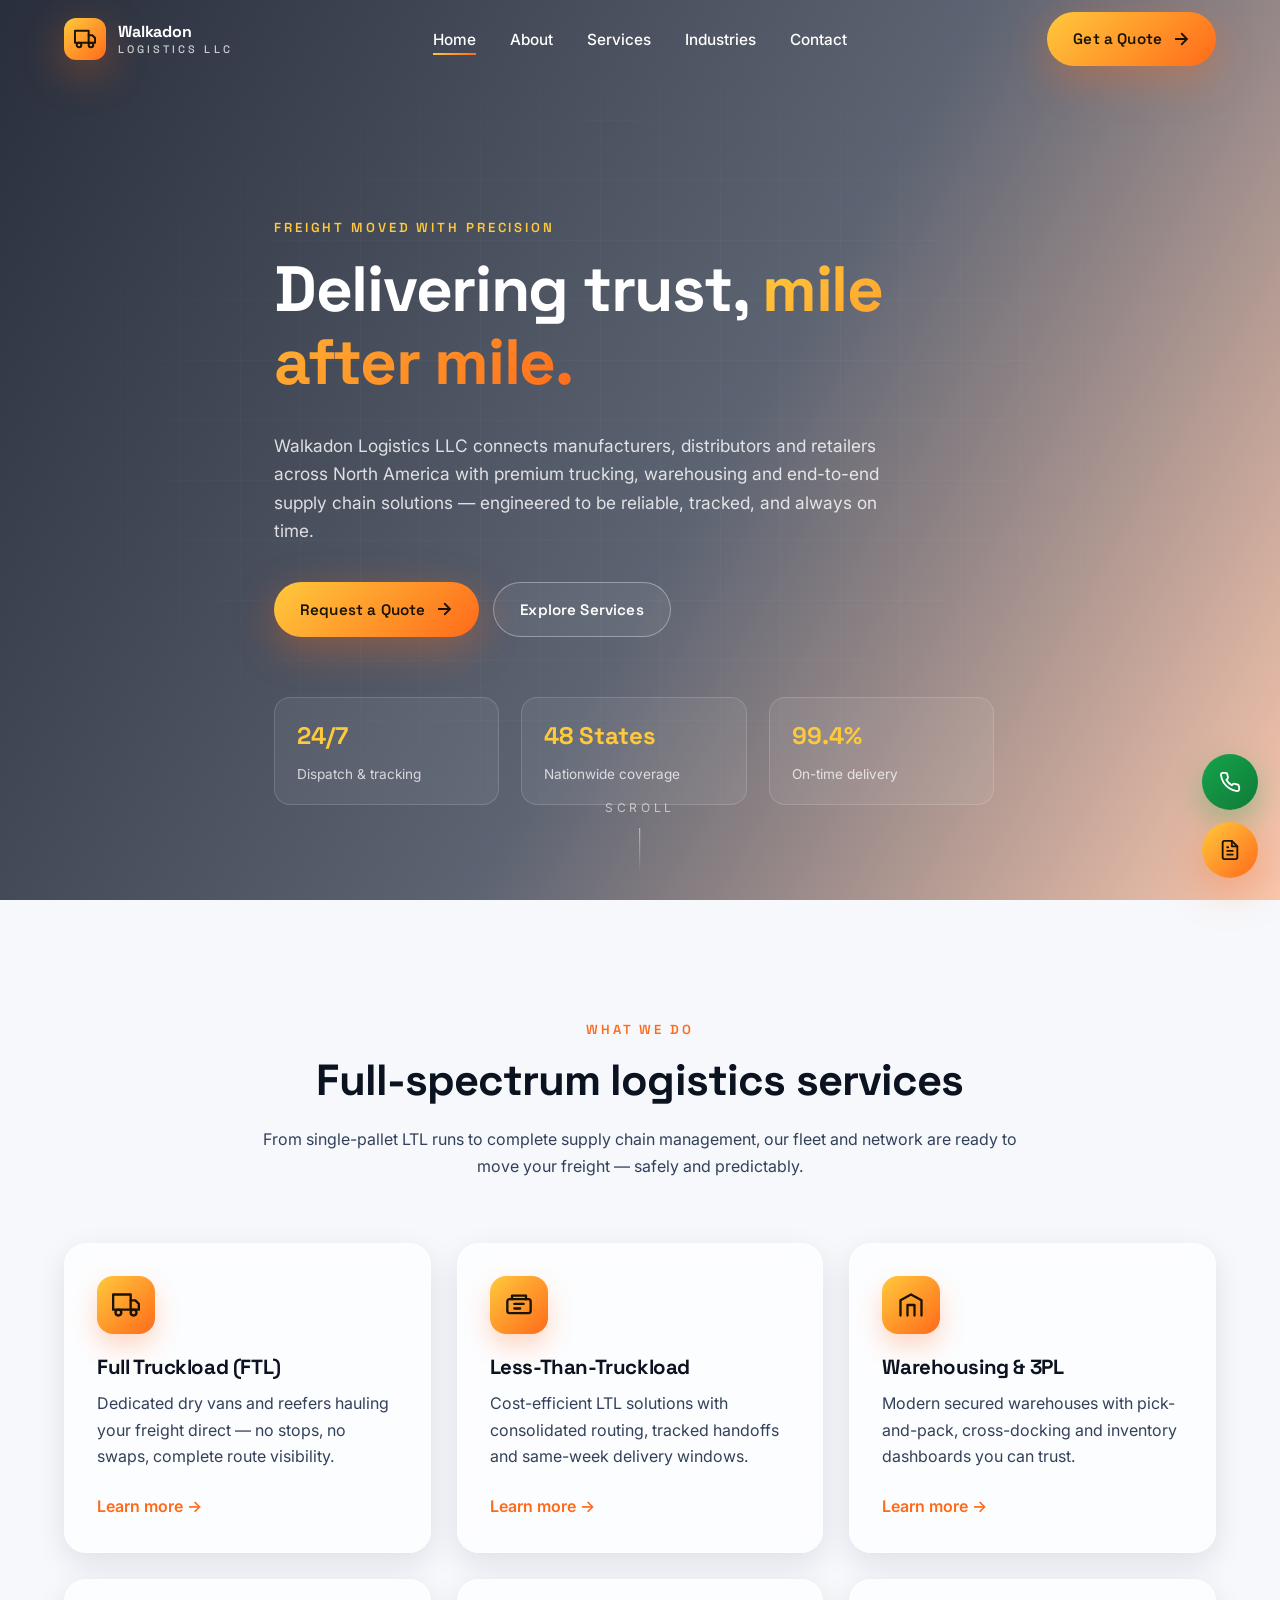
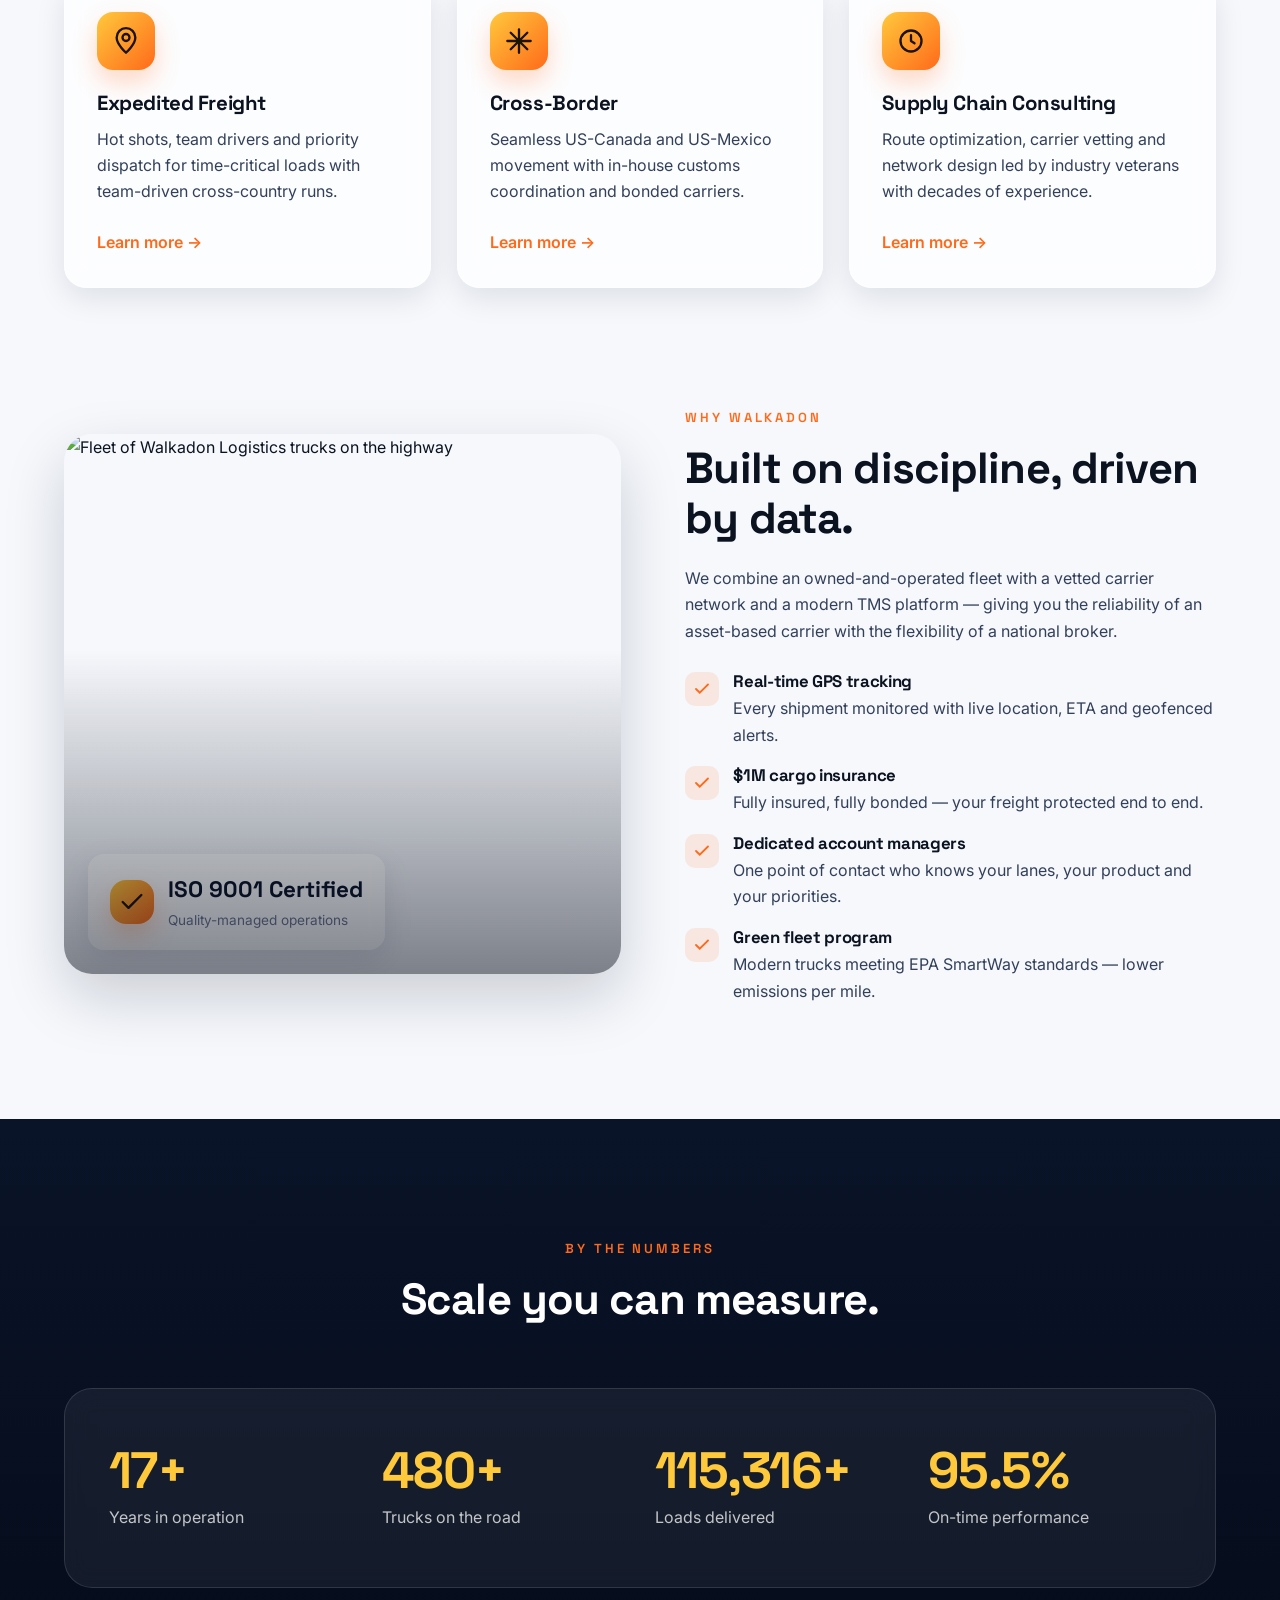
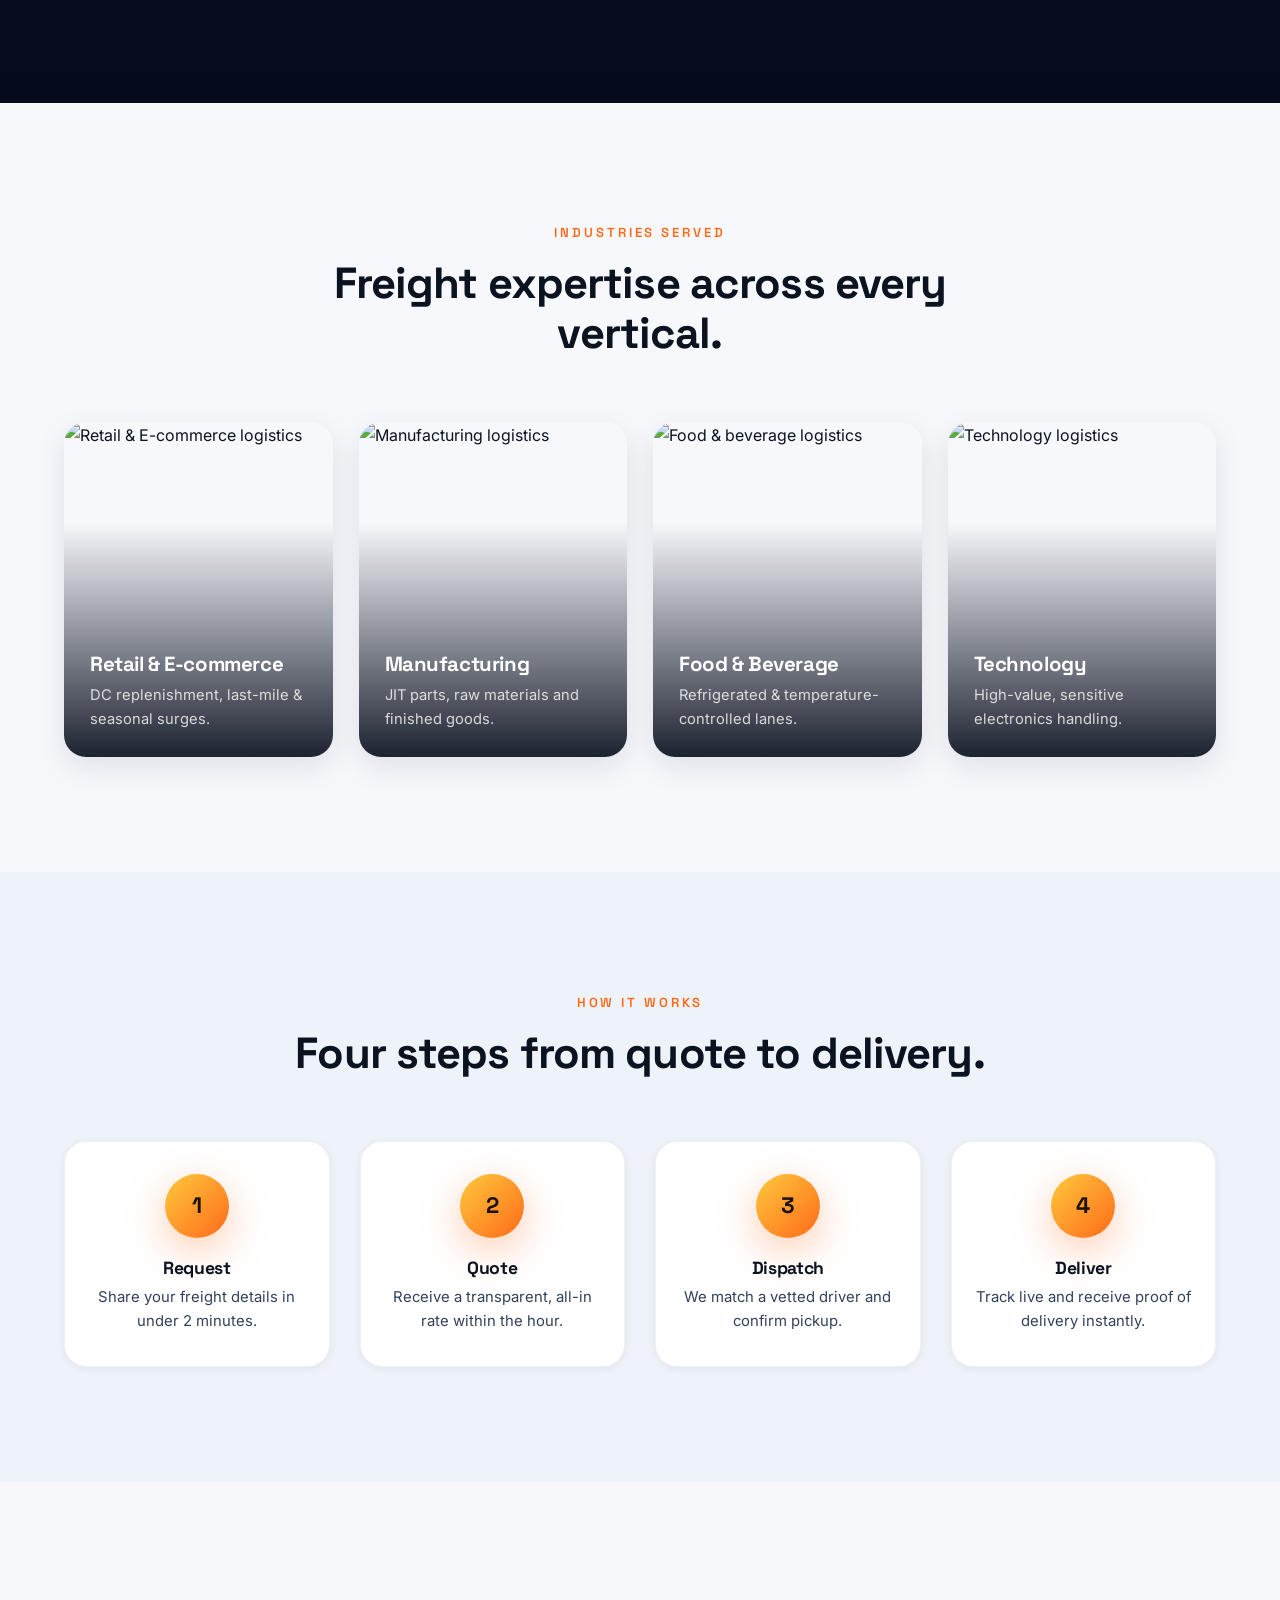
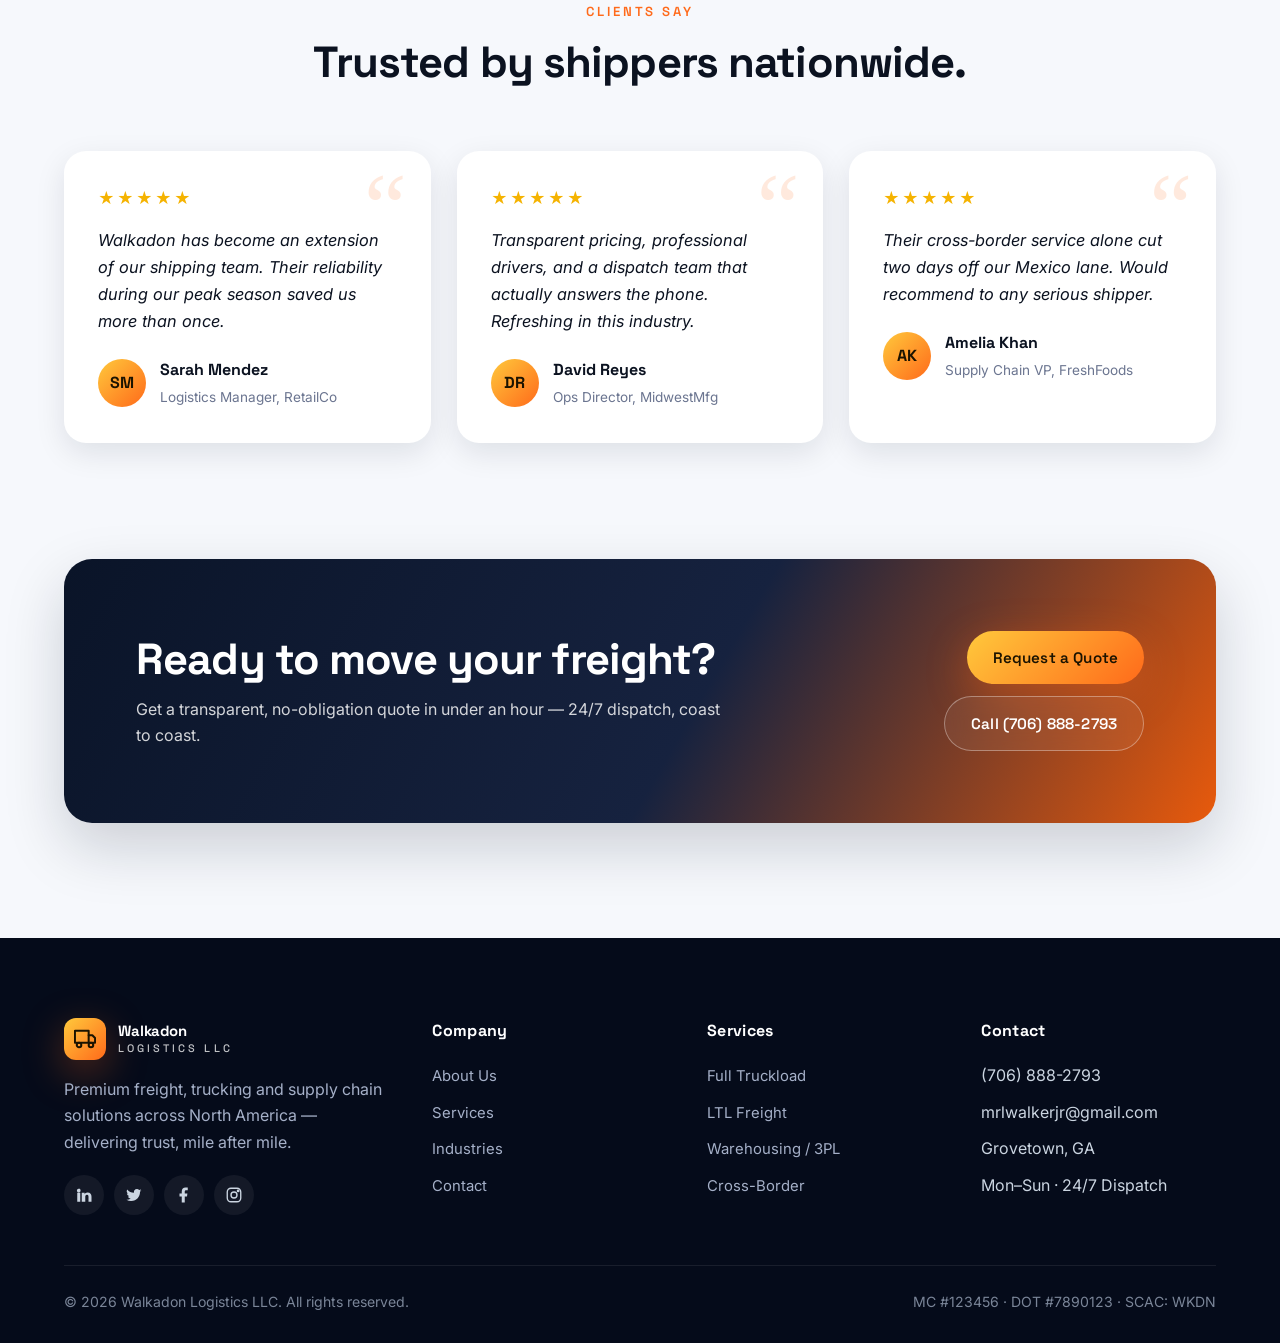
==== index.html @ a0b4f3b8 "Add files via upload" ====
<!DOCTYPE html>

<html lang="en">
<head>
<meta charset="utf-8"/>
<meta content="width=device-width, initial-scale=1" name="viewport"/>
<title>Walkadon Logistics LLC — Premium Freight &amp; Trucking Across North America</title>
<meta content="Walkadon Logistics LLC delivers premium freight, trucking and supply chain services across North America — reliable, tracked, and on time." name="description"/>
<meta content="logistics, trucking, freight, supply chain, walkadon, transportation, shipping" name="keywords"/>
<meta content="Walkadon Logistics LLC" name="author"/>
<meta content="Walkadon Logistics LLC" property="og:title"/>
<meta content="Premium freight &amp; trucking across North America." property="og:description"/>
<meta content="website" property="og:type"/>
<meta content="summary_large_image" name="twitter:card"/>
<link href="https://fonts.googleapis.com" rel="preconnect"/>
<link crossorigin="" href="https://fonts.gstatic.com" rel="preconnect"/>
<link href="https://fonts.googleapis.com/css2?family=Inter:wght@400;500;600;700&amp;family=Space+Grotesk:wght@500;600;700&amp;display=swap" rel="stylesheet"/>
<link href="css/style.css" rel="stylesheet"/>
<link href="css/responsive.css" rel="stylesheet"/>
<link href="css/animations.css" rel="stylesheet"/>
</head>
<body>
<!-- ================= NAVIGATION ================= -->
<header class="nav" data-nav="">
<div class="container nav__inner">
<a aria-label="Walkadon Logistics home" class="logo" href="index.html">
<span aria-hidden="true" class="logo__mark">
<svg fill="none" height="22" stroke="currentColor" stroke-linecap="round" stroke-linejoin="round" stroke-width="2.2" viewbox="0 0 24 24" width="22"><path d="M1 3h15v13H1z"></path><path d="M16 8h4l3 3v5h-7"></path><circle cx="5.5" cy="18.5" r="2.5"></circle><circle cx="18.5" cy="18.5" r="2.5"></circle></svg>
</span>
<span class="logo__text">Walkadon<small>LOGISTICS LLC</small></span>
</a>
<nav aria-label="Primary">
<ul class="nav__menu">
<li><a class="nav__link" href="index.html">Home</a></li>
<li><a class="nav__link" href="about.html">About</a></li>
<li><a class="nav__link" href="services.html">Services</a></li>
<li><a class="nav__link" href="industries.html">Industries</a></li>
<li><a class="nav__link" href="contact.html">Contact</a></li></ul>
</nav>
<div class="nav__cta">
<a class="btn btn-primary" href="quote.html">
          Get a Quote
          <svg fill="none" stroke="currentColor" stroke-linecap="round" stroke-width="2.4" viewbox="0 0 24 24"><path d="M5 12h14M13 5l7 7-7 7"></path></svg>
</a>
<button aria-expanded="false" aria-label="Open menu" class="nav__toggle" data-nav-toggle="">
<svg fill="none" height="22" stroke="currentColor" stroke-linecap="round" stroke-width="2" viewbox="0 0 24 24" width="22"><path d="M3 6h18M3 12h18M3 18h18"></path></svg>
</button>
</div>
</div>
<!-- Mobile drawer -->
<div aria-hidden="true" class="nav__drawer" data-nav-drawer="">
<a href="index.html">Home</a>
<a href="about.html">About</a>
<a href="services.html">Services</a>
<a href="industries.html">Industries</a>
<a class="btn btn-primary" href="quote.html">Get a Quote</a><a href="contact.html">Contact</a>
</div>
</header>
<!-- ================= HERO ================= -->
<section class="hero">
<div aria-hidden="true" class="hero__bg"></div>
<div aria-hidden="true" class="hero__grid"></div>
<div class="container hero__content">
<span class="eyebrow">Freight moved with precision</span>
<h1>Delivering trust, <span>mile after mile.</span></h1>
<p class="lead">Walkadon Logistics LLC connects manufacturers, distributors and retailers across North America with premium trucking, warehousing and end-to-end supply chain solutions — engineered to be reliable, tracked, and always on time.</p>
<div class="hero__actions">
<a class="btn btn-primary" href="quote.html">Request a Quote
          <svg fill="none" stroke="currentColor" stroke-linecap="round" stroke-width="2.4" viewbox="0 0 24 24"><path d="M5 12h14M13 5l7 7-7 7"></path></svg>
</a>
<a class="btn btn-ghost" href="services.html">Explore Services</a>
</div>
<div class="hero__meta">
<div class="card"><strong>24/7</strong><span>Dispatch &amp; tracking</span></div>
<div class="card"><strong>48 States</strong><span>Nationwide coverage</span></div>
<div class="card"><strong>99.4%</strong><span>On-time delivery</span></div>
</div>
</div>
<div aria-hidden="true" class="hero__scroll">
<span>Scroll</span>
<span class="line"></span>
</div>
</section>
<!-- ================= SERVICES ================= -->
<section class="section" id="services">
<div class="container">
<div class="section-head reveal">
<span class="eyebrow">What we do</span>
<h2>Full-spectrum logistics services</h2>
<p>From single-pallet LTL runs to complete supply chain management, our fleet and network are ready to move your freight — safely and predictably.</p>
</div>
<div class="grid grid-3 reveal-stagger">
<article class="card-glass">
<div aria-hidden="true" class="service__icon"><svg fill="none" stroke="currentColor" stroke-linecap="round" stroke-linejoin="round" stroke-width="2" viewbox="0 0 24 24"><path d="M1 3h15v13H1z"></path><path d="M16 8h4l3 3v5h-7"></path><circle cx="5.5" cy="18.5" r="2.5"></circle><circle cx="18.5" cy="18.5" r="2.5"></circle></svg></div>
<h3>Full Truckload (FTL)</h3>
<p>Dedicated dry vans and reefers hauling your freight direct — no stops, no swaps, complete route visibility.</p>
<a class="service__link" href="services.html">Learn more →</a>
</article>
<article class="card-glass">
<div aria-hidden="true" class="service__icon"><svg fill="none" stroke="currentColor" stroke-linecap="round" stroke-linejoin="round" stroke-width="2" viewbox="0 0 24 24"><rect height="12" rx="2" width="20" x="2" y="7"></rect><path d="M6 7V4h12v3M8 11h8M8 15h5"></path></svg></div>
<h3>Less-Than-Truckload</h3>
<p>Cost-efficient LTL solutions with consolidated routing, tracked handoffs and same-week delivery windows.</p>
<a class="service__link" href="services.html">Learn more →</a>
</article>
<article class="card-glass">
<div aria-hidden="true" class="service__icon"><svg fill="none" stroke="currentColor" stroke-linecap="round" stroke-linejoin="round" stroke-width="2" viewbox="0 0 24 24"><path d="M3 21V8l9-5 9 5v13"></path><path d="M9 21V12h6v9"></path></svg></div>
<h3>Warehousing &amp; 3PL</h3>
<p>Modern secured warehouses with pick-and-pack, cross-docking and inventory dashboards you can trust.</p>
<a class="service__link" href="services.html">Learn more →</a>
</article>
<article class="card-glass">
<div aria-hidden="true" class="service__icon"><svg fill="none" stroke="currentColor" stroke-linecap="round" stroke-linejoin="round" stroke-width="2" viewbox="0 0 24 24"><path d="M12 22s8-7 8-13a8 8 0 1 0-16 0c0 6 8 13 8 13z"></path><circle cx="12" cy="9" r="3"></circle></svg></div>
<h3>Expedited Freight</h3>
<p>Hot shots, team drivers and priority dispatch for time-critical loads with team-driven cross-country runs.</p>
<a class="service__link" href="services.html">Learn more →</a>
</article>
<article class="card-glass">
<div aria-hidden="true" class="service__icon"><svg fill="none" stroke="currentColor" stroke-linecap="round" stroke-linejoin="round" stroke-width="2" viewbox="0 0 24 24"><path d="M2 12h20M12 2v20M4.9 4.9l14.2 14.2M19.1 4.9L4.9 19.1"></path></svg></div>
<h3>Cross-Border</h3>
<p>Seamless US-Canada and US-Mexico movement with in-house customs coordination and bonded carriers.</p>
<a class="service__link" href="services.html">Learn more →</a>
</article>
<article class="card-glass">
<div aria-hidden="true" class="service__icon"><svg fill="none" stroke="currentColor" stroke-linecap="round" stroke-linejoin="round" stroke-width="2" viewbox="0 0 24 24"><path d="M3 12a9 9 0 1 0 18 0 9 9 0 0 0-18 0z"></path><path d="M12 7v5l3 2"></path></svg></div>
<h3>Supply Chain Consulting</h3>
<p>Route optimization, carrier vetting and network design led by industry veterans with decades of experience.</p>
<a class="service__link" href="services.html">Learn more →</a>
</article>
</div>
</div>
</section>
<!-- ================= WHY US ================= -->
<section class="section" style="padding-top:0">
<div class="container">
<div class="why">
<div class="why__media reveal-left">
<img alt="Fleet of Walkadon Logistics trucks on the highway" loading="lazy" src="https://images.unsplash.com/photo-1586528116493-a029325540fa?auto=format&amp;fit=crop&amp;w=1400&amp;q=80"/>
<div class="why__badge">
<div class="service__icon" style="margin:0;width:44px;height:44px">
<svg fill="none" height="20" stroke="currentColor" stroke-linecap="round" stroke-linejoin="round" stroke-width="2" viewbox="0 0 24 24" width="20"><path d="M20 6L9 17l-5-5"></path></svg>
</div>
<div><strong>ISO 9001 Certified</strong><span>Quality-managed operations</span></div>
</div>
</div>
<div class="reveal-right">
<span class="eyebrow">Why Walkadon</span>
<h2>Built on discipline, driven by data.</h2>
<p>We combine an owned-and-operated fleet with a vetted carrier network and a modern TMS platform — giving you the reliability of an asset-based carrier with the flexibility of a national broker.</p>
<ul class="feature-list">
<li>
<span class="check"><svg fill="none" height="18" stroke="currentColor" stroke-linecap="round" stroke-width="2.4" viewbox="0 0 24 24" width="18"><path d="M20 6L9 17l-5-5"></path></svg></span>
<div><h4>Real-time GPS tracking</h4><p>Every shipment monitored with live location, ETA and geofenced alerts.</p></div>
</li>
<li>
<span class="check"><svg fill="none" height="18" stroke="currentColor" stroke-linecap="round" stroke-width="2.4" viewbox="0 0 24 24" width="18"><path d="M20 6L9 17l-5-5"></path></svg></span>
<div><h4>$1M cargo insurance</h4><p>Fully insured, fully bonded — your freight protected end to end.</p></div>
</li>
<li>
<span class="check"><svg fill="none" height="18" stroke="currentColor" stroke-linecap="round" stroke-width="2.4" viewbox="0 0 24 24" width="18"><path d="M20 6L9 17l-5-5"></path></svg></span>
<div><h4>Dedicated account managers</h4><p>One point of contact who knows your lanes, your product and your priorities.</p></div>
</li>
<li>
<span class="check"><svg fill="none" height="18" stroke="currentColor" stroke-linecap="round" stroke-width="2.4" viewbox="0 0 24 24" width="18"><path d="M20 6L9 17l-5-5"></path></svg></span>
<div><h4>Green fleet program</h4><p>Modern trucks meeting EPA SmartWay standards — lower emissions per mile.</p></div>
</li>
</ul>
</div>
</div>
</div>
</section>
<!-- ================= STATS ================= -->
<section class="section section--dark">
<div class="container">
<div class="section-head reveal">
<span class="eyebrow">By the numbers</span>
<h2>Scale you can measure.</h2>
</div>
<div class="stats reveal">
<div><div class="stat__num"><span data-counter="18" data-suffix="+">0</span></div><div class="stat__label">Years in operation</div></div>
<div><div class="stat__num"><span data-counter="500" data-suffix="+">0</span></div><div class="stat__label">Trucks on the road</div></div>
<div><div class="stat__num"><span data-counter="120000" data-suffix="+">0</span></div><div class="stat__label">Loads delivered</div></div>
<div><div class="stat__num"><span data-counter="99.4" data-suffix="%">0</span></div><div class="stat__label">On-time performance</div></div>
</div>
</div>
</section>
<!-- ================= INDUSTRIES ================= -->
<section class="section">
<div class="container">
<div class="section-head reveal">
<span class="eyebrow">Industries served</span>
<h2>Freight expertise across every vertical.</h2>
</div>
<div class="grid grid-4 reveal-stagger">
<a class="industry-card" href="industries.html">
<img alt="Retail &amp; E-commerce logistics" loading="lazy" src="https://images.unsplash.com/photo-1553413077-190dd305871c?auto=format&amp;fit=crop&amp;w=800&amp;q=80"/>
<div class="industry-card__body"><h3>Retail &amp; E-commerce</h3><p>DC replenishment, last-mile &amp; seasonal surges.</p></div>
</a>
<a class="industry-card" href="industries.html">
<img alt="Manufacturing logistics" loading="lazy" src="https://images.unsplash.com/photo-1565043666747-69f6646db940?auto=format&amp;fit=crop&amp;w=800&amp;q=80"/>
<div class="industry-card__body"><h3>Manufacturing</h3><p>JIT parts, raw materials and finished goods.</p></div>
</a>
<a class="industry-card" href="industries.html">
<img alt="Food &amp; beverage logistics" loading="lazy" src="https://images.unsplash.com/photo-1542838132-92c53300491e?auto=format&amp;fit=crop&amp;w=800&amp;q=80"/>
<div class="industry-card__body"><h3>Food &amp; Beverage</h3><p>Refrigerated &amp; temperature-controlled lanes.</p></div>
</a>
<a class="industry-card" href="industries.html">
<img alt="Technology logistics" loading="lazy" src="https://images.unsplash.com/photo-1581091226825-a6a2a5aee158?auto=format&amp;fit=crop&amp;w=800&amp;q=80"/>
<div class="industry-card__body"><h3>Technology</h3><p>High-value, sensitive electronics handling.</p></div>
</a>
</div>
</div>
</section>
<!-- ================= PROCESS ================= -->
<section class="section" style="background:#eef2f9">
<div class="container">
<div class="section-head reveal">
<span class="eyebrow">How it works</span>
<h2>Four steps from quote to delivery.</h2>
</div>
<div class="process__steps reveal-stagger">
<div class="step"><div class="step__num">1</div><h4>Request</h4><p>Share your freight details in under 2 minutes.</p></div>
<div class="step"><div class="step__num">2</div><h4>Quote</h4><p>Receive a transparent, all-in rate within the hour.</p></div>
<div class="step"><div class="step__num">3</div><h4>Dispatch</h4><p>We match a vetted driver and confirm pickup.</p></div>
<div class="step"><div class="step__num">4</div><h4>Deliver</h4><p>Track live and receive proof of delivery instantly.</p></div>
</div>
</div>
</section>
<!-- ================= TESTIMONIALS ================= -->
<section class="section">
<div class="container">
<div class="section-head reveal">
<span class="eyebrow">Clients say</span>
<h2>Trusted by shippers nationwide.</h2>
</div>
<div class="grid grid-3 reveal-stagger">
<div class="testimonial">
<div class="stars">★★★★★</div>
<p>Walkadon has become an extension of our shipping team. Their reliability during our peak season saved us more than once.</p>
<div class="testimonial__who"><div class="avatar">SM</div><div><strong>Sarah Mendez</strong><span>Logistics Manager, RetailCo</span></div></div>
</div>
<div class="testimonial">
<div class="stars">★★★★★</div>
<p>Transparent pricing, professional drivers, and a dispatch team that actually answers the phone. Refreshing in this industry.</p>
<div class="testimonial__who"><div class="avatar">DR</div><div><strong>David Reyes</strong><span>Ops Director, MidwestMfg</span></div></div>
</div>
<div class="testimonial">
<div class="stars">★★★★★</div>
<p>Their cross-border service alone cut two days off our Mexico lane. Would recommend to any serious shipper.</p>
<div class="testimonial__who"><div class="avatar">AK</div><div><strong>Amelia Khan</strong><span>Supply Chain VP, FreshFoods</span></div></div>
</div>
</div>
</div>
</section>
<!-- ================= CTA BANNER ================= -->
<section class="section" style="padding-top:0">
<div class="container">
<div class="cta-banner reveal">
<div>
<h2>Ready to move your freight?</h2>
<p>Get a transparent, no-obligation quote in under an hour — 24/7 dispatch, coast to coast.</p>
</div>
<div class="cta-banner__actions">
<a class="btn btn-primary" href="quote.html">Request a Quote</a>
<a class="btn btn-ghost" href="tel:17068882793">Call (706) 888-2793</a>
</div>
</div>
</div>
</section>
<!-- ================= FOOTER ================= -->
<footer class="footer">
<div class="container">
<div class="footer__grid">
<div class="footer__brand">
<a class="logo" href="index.html">
<span aria-hidden="true" class="logo__mark">
<svg fill="none" height="22" stroke="currentColor" stroke-linecap="round" stroke-linejoin="round" stroke-width="2.2" viewbox="0 0 24 24" width="22"><path d="M1 3h15v13H1z"></path><path d="M16 8h4l3 3v5h-7"></path><circle cx="5.5" cy="18.5" r="2.5"></circle><circle cx="18.5" cy="18.5" r="2.5"></circle></svg>
</span>
<span class="logo__text">Walkadon<small>LOGISTICS LLC</small></span>
</a>
<p>Premium freight, trucking and supply chain solutions across North America — delivering trust, mile after mile.</p>
<div aria-label="Social media" class="footer__social">
<a aria-label="LinkedIn" href="#"><svg fill="currentColor" height="18" viewbox="0 0 24 24" width="18"><path d="M4.98 3.5A2.5 2.5 0 1 1 5 8.5a2.5 2.5 0 0 1 0-5zM3 9h4v12H3zM9 9h3.8v1.7h.06c.53-1 1.83-2.05 3.76-2.05C20.5 8.65 22 11 22 14.2V21h-4v-6c0-1.4-.03-3.2-2-3.2s-2.3 1.5-2.3 3.1V21H9z"></path></svg></a>
<a aria-label="Twitter" href="#"><svg fill="currentColor" height="18" viewbox="0 0 24 24" width="18"><path d="M22 5.9c-.7.3-1.5.5-2.3.6.8-.5 1.5-1.3 1.8-2.2-.8.5-1.7.8-2.6 1a4.1 4.1 0 0 0-7 3.7A11.6 11.6 0 0 1 3 4.7a4.1 4.1 0 0 0 1.3 5.5c-.7 0-1.3-.2-1.8-.5v.1a4.1 4.1 0 0 0 3.3 4c-.6.2-1.3.2-2 .1a4.1 4.1 0 0 0 3.8 2.9A8.2 8.2 0 0 1 2 18.4 11.6 11.6 0 0 0 8.3 20c7.5 0 11.7-6.3 11.7-11.7v-.5c.8-.6 1.5-1.3 2-2z"></path></svg></a>
<a aria-label="Facebook" href="#"><svg fill="currentColor" height="18" viewbox="0 0 24 24" width="18"><path d="M13 22v-8h3l.5-4H13V7.5c0-1.2.3-2 2-2h2V2h-3c-3 0-5 1.8-5 5.2V10H6v4h3v8z"></path></svg></a>
<a aria-label="Instagram" href="#"><svg fill="none" height="18" stroke="currentColor" stroke-width="1.8" viewbox="0 0 24 24" width="18"><rect height="18" rx="5" width="18" x="3" y="3"></rect><circle cx="12" cy="12" r="4"></circle><circle cx="17.5" cy="6.5" fill="currentColor" r="1"></circle></svg></a>
</div>
</div>
<div>
<h5>Company</h5>
<ul>
<li><a href="about.html">About Us</a></li>
<li><a href="services.html">Services</a></li>
<li><a href="industries.html">Industries</a></li>
<li><a href="contact.html">Contact</a></li>
</ul>
</div>
<div>
<h5>Services</h5>
<ul>
<li><a href="services.html">Full Truckload</a></li>
<li><a href="services.html">LTL Freight</a></li>
<li><a href="services.html">Warehousing / 3PL</a></li>
<li><a href="services.html">Cross-Border</a></li>
</ul>
</div>
<div>
<h5>Contact</h5>
<ul>
<li>(706) 888-2793</li>
<li>mrlwalkerjr@gmail.com</li>
<li>Grovetown, GA</li>
<li>Mon–Sun · 24/7 Dispatch</li>
</ul>
</div>
</div>
<div class="footer__bottom">
<span>© <span data-year="">2026</span> Walkadon Logistics LLC. All rights reserved.</span>
<span>MC #123456 · DOT #7890123 · SCAC: WKDN</span>
</div>
</div>
</footer>
<!-- Back to top -->
<button aria-label="Back to top" class="back-top" data-back-top="">
<svg fill="none" height="18" stroke="currentColor" stroke-linecap="round" stroke-width="2.4" viewbox="0 0 24 24" width="18"><path d="M12 19V5M5 12l7-7 7 7"></path></svg>
</button>
<!-- Floating action buttons -->
<div aria-label="Quick actions" class="floating floating--right">
<a aria-label="Call us" class="fab fab--call" href="tel:17068882793">
<svg fill="none" height="22" stroke="currentColor" stroke-linecap="round" stroke-linejoin="round" stroke-width="2" viewbox="0 0 24 24" width="22"><path d="M22 16.9v3a2 2 0 0 1-2.2 2 19.8 19.8 0 0 1-8.6-3.1 19.5 19.5 0 0 1-6-6A19.8 19.8 0 0 1 2.1 4.2 2 2 0 0 1 4.1 2h3a2 2 0 0 1 2 1.7c.1.9.3 1.8.6 2.6a2 2 0 0 1-.4 2.1L8 9.6a16 16 0 0 0 6 6l1.2-1.2a2 2 0 0 1 2.1-.4c.8.3 1.7.5 2.6.6a2 2 0 0 1 1.7 2z"></path></svg>
</a>
<a aria-label="Request a quote" class="fab fab--quote" href="quote.html">
<svg fill="none" height="22" stroke="currentColor" stroke-linecap="round" stroke-linejoin="round" stroke-width="2" viewbox="0 0 24 24" width="22"><path d="M14 2H6a2 2 0 0 0-2 2v16a2 2 0 0 0 2 2h12a2 2 0 0 0 2-2V8z"></path><path d="M14 2v6h6M9 13h6M9 17h6M9 9h1"></path></svg>
</a>
</div>
<script src="js/script.js"></script>
<script src="js/animations.js"></script>
</body>
</html>
---- css/style.css ----
/* =========================================================
   WALKADON LOGISTICS LLC — Core Stylesheet
   Premium trucking / freight theme
   ========================================================= */

/* ---------- Design tokens ---------- */
:root {
  --navy-950: #050b1a;
  --navy-900: #0a1428;
  --navy-800: #111d3a;
  --navy-700: #1a2748;
  --steel-500: #64748b;
  --steel-300: #cbd5e1;
  --bg: #f6f8fc;
  --surface: #ffffff;
  --ink: #0b1220;
  --ink-soft: #33405a;
  --muted: #6b7590;
  --gold-500: #f5b301;
  --gold-400: #ffc93c;
  --accent-500: #ff6a1a;
  --accent-600: #e85a0c;
  --success: #16a34a;
  --danger: #dc2626;

  --grad-hero: linear-gradient(120deg, rgba(5,11,26,.85) 0%, rgba(10,20,40,.65) 55%, rgba(255,106,26,.35) 100%);
  --grad-cta:  linear-gradient(120deg, var(--navy-900) 0%, #16223f 55%, var(--accent-600) 100%);
  --grad-gold: linear-gradient(135deg, var(--gold-400), var(--accent-500));
  --grad-dark: linear-gradient(180deg, var(--navy-900), var(--navy-950));

  --shadow-sm: 0 2px 8px rgba(10, 20, 40, .06);
  --shadow-md: 0 10px 30px rgba(10, 20, 40, .10);
  --shadow-lg: 0 24px 60px rgba(10, 20, 40, .18);
  --shadow-glow: 0 12px 40px rgba(255, 106, 26, .35);

  --radius-sm: 10px;
  --radius:    16px;
  --radius-lg: 22px;
  --radius-xl: 28px;

  --container: 1200px;
  --nav-h: 78px;

  --font-display: "Space Grotesk", "Inter", system-ui, sans-serif;
  --font-body: "Inter", system-ui, -apple-system, Segoe UI, Roboto, sans-serif;
}

/* ---------- Reset & base ---------- */
*, *::before, *::after { box-sizing: border-box; }
html { scroll-behavior: smooth; -webkit-text-size-adjust: 100%; }
body {
  margin: 0;
  font-family: var(--font-body);
  font-size: 16px;
  line-height: 1.65;
  color: var(--ink);
  background: var(--bg);
  -webkit-font-smoothing: antialiased;
  overflow-x: hidden;
}
img { max-width: 100%; display: block; }
a { color: inherit; text-decoration: none; }
button { font: inherit; cursor: pointer; border: 0; background: none; color: inherit; }
h1, h2, h3, h4 {
  font-family: var(--font-display);
  color: var(--ink);
  line-height: 1.15;
  letter-spacing: -0.02em;
  margin: 0 0 .5em;
  font-weight: 700;
}
h1 { font-size: clamp(2.4rem, 5vw, 4.2rem); }
h2 { font-size: clamp(1.9rem, 3.4vw, 2.8rem); }
h3 { font-size: clamp(1.15rem, 1.6vw, 1.35rem); }
p  { margin: 0 0 1em; color: var(--ink-soft); }

.container { width: 100%; max-width: var(--container); margin: 0 auto; padding: 0 24px; }

.section {
  padding: clamp(64px, 9vw, 120px) 0;
  position: relative;
}
.section--dark {
  background: var(--grad-dark);
  color: #eaf0ff;
}
.section--dark h2, .section--dark h3 { color: #fff; }
.section--dark p { color: #b8c2d8; }

.section-head { max-width: 760px; margin: 0 auto clamp(40px, 5vw, 64px); text-align: center; }
.section-head .eyebrow { color: var(--accent-500); }

.eyebrow {
  display: inline-block;
  font-family: var(--font-display);
  font-weight: 600;
  font-size: .82rem;
  text-transform: uppercase;
  letter-spacing: .22em;
  color: var(--accent-500);
  margin-bottom: 14px;
}

/* ---------- Buttons ---------- */
.btn {
  display: inline-flex;
  align-items: center;
  gap: 10px;
  padding: 14px 26px;
  border-radius: 999px;
  font-family: var(--font-display);
  font-weight: 600;
  font-size: .95rem;
  letter-spacing: .01em;
  transition: transform .25s ease, box-shadow .25s ease, background .25s ease, color .25s ease;
  white-space: nowrap;
}
.btn svg { width: 18px; height: 18px; }
.btn-primary {
  background: var(--grad-gold);
  color: #1b1300;
  box-shadow: var(--shadow-glow);
}
.btn-primary:hover { transform: translateY(-2px); box-shadow: 0 18px 48px rgba(255,106,26,.5); }
.btn-ghost {
  color: #fff;
  border: 1.5px solid rgba(255,255,255,.35);
  backdrop-filter: blur(10px);
  background: rgba(255,255,255,.06);
}
.btn-ghost:hover { background: rgba(255,255,255,.14); transform: translateY(-2px); }
.btn-dark {
  background: var(--navy-900);
  color: #fff;
}
.btn-dark:hover { background: var(--navy-800); transform: translateY(-2px); }
.btn-outline {
  color: var(--navy-900);
  border: 1.5px solid var(--navy-900);
}
.btn-outline:hover { background: var(--navy-900); color: #fff; }

/* ---------- Navigation ---------- */
.nav {
  position: fixed; top: 0; left: 0; right: 0; z-index: 100;
  height: var(--nav-h);
  transition: background .3s ease, box-shadow .3s ease;
}
.nav__inner {
  display: flex; align-items: center; justify-content: space-between;
  height: 100%;
  transition: backdrop-filter .3s ease, -webkit-backdrop-filter .3s ease;
}
.nav.is-scrolled {
  background: rgba(255,255,255,.85);
  box-shadow: var(--shadow-sm);
}
.nav.is-scrolled .nav__inner {
  backdrop-filter: blur(18px) saturate(140%);
  -webkit-backdrop-filter: blur(18px) saturate(140%);
}
.nav.is-scrolled .nav__link,
.nav.is-scrolled .logo__text { color: var(--ink); }
.nav.is-scrolled .logo__mark { background: var(--grad-gold); }

.logo { display: flex; align-items: center; gap: 12px; }
.logo__mark {
  width: 42px; height: 42px; border-radius: 12px;
  background: var(--grad-gold);
  display: grid; place-items: center;
  box-shadow: var(--shadow-glow);
  color: #1b1300;
}
.logo__text {
  font-family: var(--font-display);
  font-weight: 700;
  color: #fff;
  letter-spacing: -0.01em;
  line-height: 1;
}
.logo__text small {
  display: block;
  font-size: .68rem;
  font-weight: 500;
  letter-spacing: .28em;
  opacity: .75;
  margin-top: 4px;
}

.nav__menu {
  display: flex; align-items: center; gap: 34px;
  list-style: none; margin: 0; padding: 0;
}
.nav__link {
  color: #fff;
  font-weight: 500;
  font-size: .96rem;
  position: relative;
  padding: 6px 0;
}
.nav__link::after {
  content: ""; position: absolute; left: 0; bottom: 0;
  width: 100%; height: 2px;
  background: var(--grad-gold);
  transform: scaleX(0); transform-origin: right;
  transition: transform .35s ease;
}
.nav__link:hover::after, .nav__link.is-active::after { transform: scaleX(1); transform-origin: left; }

.nav__cta { display: flex; align-items: center; gap: 12px; }

.nav__toggle {
  display: none;
  width: 44px; height: 44px;
  border-radius: 12px;
  align-items: center; justify-content: center;
  color: #fff;
  background: rgba(255,255,255,.08);
  border: 1px solid rgba(255,255,255,.18);
}
.nav.is-scrolled .nav__toggle {
  color: var(--ink);
  background: rgba(10,20,40,.05);
  border-color: rgba(10,20,40,.12);
}

/* Mobile menu */
.nav__drawer {
  position: fixed; inset: 0;
  background: rgba(5,11,26,.94);
  backdrop-filter: blur(20px);
  display: flex; flex-direction: column; align-items: center; justify-content: center;
  gap: 28px;
  transform: translateY(-100%);
  transition: transform .5s cubic-bezier(.7,.1,.25,1);
  z-index: 99;
}
.nav__drawer.is-open { transform: translateY(0); }
.nav__drawer a {
  font-family: var(--font-display);
  font-size: 1.6rem;
  color: #fff;
  font-weight: 600;
}
.nav__drawer .btn { margin-top: 12px; }

/* ---------- Hero ---------- */
.hero {
  position: relative;
  min-height: 100vh;
  display: flex; align-items: center;
  color: #fff;
  overflow: hidden;
  padding-top: calc(var(--nav-h) + 40px);
}
.hero__bg {
  position: absolute; inset: 0;
  background:
    var(--grad-hero),
    url("https://images.unsplash.com/photo-1601584115197-04ecc0da31d7?auto=format&fit=crop&w=1920&q=80") center/cover no-repeat;
  z-index: -2;
}
.hero__grid {
  position: absolute; inset: 0;
  background-image:
    linear-gradient(rgba(255,255,255,.05) 1px, transparent 1px),
    linear-gradient(90deg, rgba(255,255,255,.05) 1px, transparent 1px);
  background-size: 60px 60px;
  mask-image: radial-gradient(ellipse at center, black 40%, transparent 75%);
  z-index: -1;
  opacity: .5;
}
.hero__content { max-width: 780px; }
.hero .eyebrow { color: var(--gold-400); }
.hero h1 { color: #fff; }
.hero h1 span {
  background: var(--grad-gold);
  -webkit-background-clip: text; background-clip: text;
  -webkit-text-fill-color: transparent;
}
.hero p.lead {
  font-size: clamp(1.05rem, 1.35vw, 1.2rem);
  color: rgba(255,255,255,.82);
  max-width: 620px;
  margin-bottom: 36px;
}
.hero__actions { display: flex; flex-wrap: wrap; gap: 14px; }
.hero__meta {
  margin-top: 60px;
  display: grid; grid-template-columns: repeat(3, minmax(0,1fr));
  gap: 22px;
  max-width: 720px;
}
.hero__meta .card {
  padding: 18px 22px;
  border-radius: var(--radius);
  background: rgba(255,255,255,.06);
  border: 1px solid rgba(255,255,255,.15);
  backdrop-filter: blur(12px);
}
.hero__meta strong {
  font-family: var(--font-display);
  font-size: 1.5rem;
  color: var(--gold-400);
  display: block;
  margin-bottom: 4px;
}
.hero__meta span { font-size: .85rem; color: rgba(255,255,255,.75); }

.hero__scroll {
  position: absolute; bottom: 26px; left: 50%; transform: translateX(-50%);
  color: rgba(255,255,255,.6);
  font-size: .75rem; letter-spacing: .3em; text-transform: uppercase;
  display: flex; flex-direction: column; align-items: center; gap: 10px;
}
.hero__scroll .line {
  width: 1px; height: 46px;
  background: linear-gradient(to bottom, rgba(255,255,255,.6), transparent);
  animation: scrollLine 2.2s ease-in-out infinite;
}

/* ---------- Cards / Services ---------- */
.grid { display: grid; gap: 26px; }
.grid-3 { grid-template-columns: repeat(3, minmax(0,1fr)); }
.grid-2 { grid-template-columns: repeat(2, minmax(0,1fr)); }
.grid-4 { grid-template-columns: repeat(4, minmax(0,1fr)); }

.card-glass {
  background: rgba(255,255,255,.7);
  border: 1px solid rgba(255,255,255,.5);
  backdrop-filter: blur(14px);
  border-radius: var(--radius-lg);
  padding: 32px;
  box-shadow: var(--shadow-md);
  transition: transform .4s ease, box-shadow .4s ease;
  position: relative;
  overflow: hidden;
}
.card-glass::before {
  content: ""; position: absolute; top: 0; left: 0; right: 0; height: 3px;
  background: var(--grad-gold);
  transform: scaleX(0); transform-origin: left;
  transition: transform .5s ease;
}
.card-glass:hover { transform: translateY(-6px); box-shadow: var(--shadow-lg); }
.card-glass:hover::before { transform: scaleX(1); }

.section--dark .card-glass {
  background: rgba(255,255,255,.05);
  border-color: rgba(255,255,255,.12);
  color: #eaf0ff;
}
.section--dark .card-glass h3 { color: #fff; }
.section--dark .card-glass p { color: rgba(255,255,255,.75); }

.service__icon {
  width: 58px; height: 58px; border-radius: 16px;
  display: grid; place-items: center;
  background: var(--grad-gold);
  color: #1b1300;
  margin-bottom: 22px;
  box-shadow: 0 12px 24px rgba(255,106,26,.25);
}
.service__icon svg { width: 28px; height: 28px; }
.service__link {
  color: var(--accent-500);
  font-weight: 600;
  display: inline-flex; align-items: center; gap: 6px;
  margin-top: 8px;
}
.service__link:hover { gap: 12px; }

/* ---------- Why Us ---------- */
.why {
  display: grid;
  grid-template-columns: 1.05fr 1fr;
  gap: 64px;
  align-items: center;
}
.why__media {
  position: relative;
  border-radius: var(--radius-xl);
  overflow: hidden;
  box-shadow: var(--shadow-lg);
}
.why__media img { width: 100%; height: 540px; object-fit: cover; transition: transform 1s ease; }
.why__media:hover img { transform: scale(1.06); }
.why__media::after {
  content: ""; position: absolute; inset: 0;
  background: linear-gradient(0deg, rgba(5,11,26,.5), transparent 60%);
}
.why__badge {
  position: absolute; left: 24px; bottom: 24px;
  padding: 18px 22px;
  background: rgba(255,255,255,.9);
  border-radius: var(--radius);
  backdrop-filter: blur(10px);
  box-shadow: var(--shadow-md);
  display: flex; align-items: center; gap: 14px;
}
.why__badge strong { font-family: var(--font-display); font-size: 1.4rem; color: var(--navy-900); }
.why__badge span { display: block; font-size: .85rem; color: var(--muted); }

.feature-list { list-style: none; padding: 0; margin: 28px 0 0; display: grid; gap: 18px; }
.feature-list li { display: flex; gap: 14px; align-items: flex-start; }
.feature-list .check {
  flex: none;
  width: 34px; height: 34px; border-radius: 10px;
  display: grid; place-items: center;
  background: rgba(255,106,26,.12);
  color: var(--accent-500);
}
.feature-list h4 { margin: 0 0 4px; font-size: 1.05rem; }
.feature-list p { margin: 0; }

/* ---------- Stats ---------- */
.stats {
  display: grid;
  grid-template-columns: repeat(4, 1fr);
  gap: 30px;
  padding: 56px 44px;
  border-radius: var(--radius-xl);
  background: rgba(255,255,255,.06);
  border: 1px solid rgba(255,255,255,.12);
  backdrop-filter: blur(12px);
}
.stat__num {
  font-family: var(--font-display);
  font-size: clamp(2.2rem, 4vw, 3.4rem);
  font-weight: 700;
  color: var(--gold-400);
  line-height: 1;
  letter-spacing: -0.03em;
}
.stat__label { color: rgba(255,255,255,.75); margin-top: 8px; }

/* ---------- Industries ---------- */
.industry-card {
  position: relative;
  border-radius: var(--radius-lg);
  overflow: hidden;
  aspect-ratio: 4/5;
  box-shadow: var(--shadow-md);
  isolation: isolate;
}
.industry-card img { width: 100%; height: 100%; object-fit: cover; transition: transform .8s ease; }
.industry-card:hover img { transform: scale(1.1); }
.industry-card::after {
  content: ""; position: absolute; inset: 0;
  background: linear-gradient(180deg, transparent 30%, rgba(5,11,26,.9) 100%);
}
.industry-card__body {
  position: absolute; inset: auto 0 0 0; z-index: 1;
  padding: 26px;
  color: #fff;
}
.industry-card__body h3 { color: #fff; margin: 0 0 6px; }
.industry-card__body p { color: rgba(255,255,255,.8); margin: 0; font-size: .92rem; }

/* ---------- Process ---------- */
.process { position: relative; }
.process__steps {
  display: grid; grid-template-columns: repeat(4, 1fr);
  gap: 30px; position: relative;
}
.step {
  position: relative;
  text-align: center;
  padding: 32px 22px;
  background: var(--surface);
  border-radius: var(--radius-lg);
  border: 1px solid rgba(10,20,40,.06);
  box-shadow: var(--shadow-sm);
  transition: transform .35s ease, box-shadow .35s ease;
}
.step:hover { transform: translateY(-6px); box-shadow: var(--shadow-md); }
.step__num {
  width: 64px; height: 64px; border-radius: 50%;
  margin: 0 auto 20px;
  display: grid; place-items: center;
  background: var(--grad-gold);
  font-family: var(--font-display);
  font-weight: 700;
  color: #1b1300;
  font-size: 1.4rem;
  box-shadow: var(--shadow-glow);
}
.step h4 { margin: 0 0 6px; font-size: 1.1rem; }
.step p { margin: 0; font-size: .93rem; }

/* ---------- Testimonials ---------- */
.testimonial {
  padding: 34px;
  border-radius: var(--radius-lg);
  background: var(--surface);
  box-shadow: var(--shadow-md);
  display: flex; flex-direction: column; gap: 16px;
  position: relative;
}
.testimonial::before {
  content: "\201C";
  position: absolute; top: 8px; right: 24px;
  font-family: Georgia, serif;
  font-size: 6rem;
  line-height: 1;
  color: rgba(255,106,26,.15);
}
.testimonial p { font-size: 1.02rem; color: var(--ink); font-style: italic; margin: 0; }
.testimonial__who { display: flex; align-items: center; gap: 14px; margin-top: 6px; }
.avatar {
  width: 48px; height: 48px; border-radius: 50%;
  background: var(--grad-gold);
  display: grid; place-items: center;
  color: #1b1300; font-family: var(--font-display); font-weight: 700;
}
.testimonial__who strong { display: block; font-family: var(--font-display); }
.testimonial__who span { font-size: .85rem; color: var(--muted); }
.stars { color: var(--gold-500); letter-spacing: 2px; }

/* ---------- FAQ ---------- */
.faq { max-width: 820px; margin: 0 auto; display: grid; gap: 14px; }
.faq__item {
  background: var(--surface);
  border-radius: var(--radius);
  border: 1px solid rgba(10,20,40,.06);
  overflow: hidden;
  box-shadow: var(--shadow-sm);
}
.faq__q {
  width: 100%;
  display: flex; align-items: center; justify-content: space-between;
  padding: 22px 26px;
  text-align: left;
  font-family: var(--font-display);
  font-weight: 600;
  font-size: 1.05rem;
  color: var(--ink);
}
.faq__q .plus {
  width: 34px; height: 34px; border-radius: 50%;
  display: grid; place-items: center;
  background: rgba(255,106,26,.1);
  color: var(--accent-500);
  transition: transform .35s ease, background .3s ease;
  font-size: 1.2rem;
}
.faq__item.is-open .faq__q .plus { transform: rotate(45deg); background: var(--accent-500); color: #fff; }
.faq__a {
  max-height: 0; overflow: hidden;
  transition: max-height .5s ease;
}
.faq__a-inner { padding: 0 26px 24px; color: var(--ink-soft); }

/* ---------- CTA banner ---------- */
.cta-banner {
  border-radius: var(--radius-xl);
  padding: clamp(40px, 6vw, 72px);
  background: var(--grad-cta);
  color: #fff;
  display: grid; grid-template-columns: 1.6fr 1fr; gap: 40px;
  align-items: center;
  box-shadow: var(--shadow-lg);
  position: relative;
  overflow: hidden;
}
.cta-banner::before {
  content: ""; position: absolute; inset: 0;
  background: url("https://images.unsplash.com/photo-1519003722824-194d4455a60c?auto=format&fit=crop&w=1600&q=80") center/cover;
  opacity: .12;
  mix-blend-mode: screen;
}
.cta-banner > * { position: relative; }
.cta-banner h2 { color: #fff; margin: 0 0 12px; }
.cta-banner p { color: rgba(255,255,255,.82); margin: 0; }
.cta-banner__actions { display: flex; flex-wrap: wrap; gap: 12px; justify-content: flex-end; }

/* ---------- Contact / Info blocks ---------- */
.info-grid { display: grid; grid-template-columns: repeat(3, 1fr); gap: 22px; }
.info {
  padding: 28px;
  border-radius: var(--radius-lg);
  background: var(--surface);
  box-shadow: var(--shadow-sm);
  border: 1px solid rgba(10,20,40,.05);
}
.info__icon {
  width: 48px; height: 48px; border-radius: 12px;
  background: rgba(255,106,26,.12);
  color: var(--accent-500);
  display: grid; place-items: center; margin-bottom: 16px;
}
.info h4 { margin: 0 0 4px; }
.info p { margin: 0; color: var(--ink-soft); }
.info a { color: var(--accent-500); font-weight: 600; }

/* ---------- Forms ---------- */
.form {
  background: var(--surface);
  padding: clamp(28px, 4vw, 48px);
  border-radius: var(--radius-xl);
  box-shadow: var(--shadow-lg);
  border: 1px solid rgba(10,20,40,.05);
}
.form__row { display: grid; grid-template-columns: 1fr 1fr; gap: 18px; margin-bottom: 18px; }
.form__group { display: flex; flex-direction: column; gap: 6px; }
.form__group.full { grid-column: 1 / -1; }
.form label {
  font-family: var(--font-display);
  font-weight: 600;
  font-size: .85rem;
  color: var(--ink);
}
.form input, .form select, .form textarea {
  width: 100%;
  padding: 14px 16px;
  border-radius: 12px;
  border: 1.5px solid rgba(10,20,40,.1);
  background: #f9fafc;
  font: inherit;
  color: var(--ink);
  transition: border-color .25s ease, box-shadow .25s ease, background .25s ease;
}
.form input:focus, .form select:focus, .form textarea:focus {
  outline: none;
  border-color: var(--accent-500);
  background: #fff;
  box-shadow: 0 0 0 4px rgba(255,106,26,.12);
}
.form textarea { min-height: 130px; resize: vertical; }
.form .error {
  color: var(--danger);
  font-size: .82rem;
  min-height: 1em;
}
.form input.invalid, .form select.invalid, .form textarea.invalid { border-color: var(--danger); background: #fff5f5; }
.form__submit { margin-top: 8px; }
.form__success {
  display: none;
  padding: 16px 20px;
  background: rgba(22,163,74,.1);
  color: var(--success);
  border-radius: 12px;
  font-weight: 600;
  margin-bottom: 20px;
}
.form__success.is-visible { display: block; }

/* ---------- Footer ---------- */
.footer {
  background: var(--navy-950);
  color: #cbd5e1;
  padding: 80px 0 30px;
  margin-top: 0;
}
.footer__grid { display: grid; grid-template-columns: 1.4fr 1fr 1fr 1fr; gap: 40px; margin-bottom: 50px; }
.footer h5 {
  font-family: var(--font-display);
  color: #fff;
  font-size: 1rem;
  margin: 0 0 18px;
  letter-spacing: .02em;
}
.footer ul { list-style: none; padding: 0; margin: 0; display: grid; gap: 10px; }
.footer a { color: #a5b0c8; transition: color .2s ease; font-size: .93rem; }
.footer a:hover { color: var(--gold-400); }
.footer__brand p { color: #a5b0c8; max-width: 320px; margin-top: 16px; }
.footer__social { display: flex; gap: 10px; margin-top: 20px; }
.footer__social a {
  width: 40px; height: 40px; border-radius: 50%;
  background: rgba(255,255,255,.06);
  display: grid; place-items: center; color: #cbd5e1;
  transition: background .25s ease, color .25s ease, transform .25s ease;
}
.footer__social a:hover { background: var(--grad-gold); color: #1b1300; transform: translateY(-3px); }
.footer__bottom {
  border-top: 1px solid rgba(255,255,255,.08);
  padding-top: 24px;
  display: flex; justify-content: space-between; flex-wrap: wrap; gap: 12px;
  color: #7a8598; font-size: .88rem;
}

/* ---------- Floating buttons ---------- */
.floating {
  position: fixed;
  right: 22px; z-index: 90;
  display: flex; flex-direction: column; gap: 12px;
}
.floating--right { bottom: 22px; }
.fab {
  width: 56px; height: 56px; border-radius: 50%;
  display: grid; place-items: center;
  background: var(--grad-gold);
  color: #1b1300;
  box-shadow: var(--shadow-glow);
  transition: transform .3s ease, box-shadow .3s ease;
  position: relative;
}
.fab:hover { transform: scale(1.08) translateY(-2px); }
.fab--call { background: linear-gradient(135deg, #16a34a, #0e7c39); color: #fff; box-shadow: 0 12px 30px rgba(22,163,74,.35); }
.fab--quote { background: var(--grad-gold); color: #1b1300; }

.back-top {
  position: fixed; bottom: 22px; left: 22px;
  width: 46px; height: 46px; border-radius: 50%;
  background: var(--navy-900);
  color: #fff;
  display: grid; place-items: center;
  box-shadow: var(--shadow-md);
  opacity: 0; visibility: hidden;
  transform: translateY(20px);
  transition: opacity .3s ease, transform .3s ease, visibility .3s;
  z-index: 90;
}
.back-top.is-visible { opacity: 1; visibility: visible; transform: translateY(0); }
.back-top:hover { background: var(--accent-500); }

/* ---------- Page hero (interior pages) ---------- */
.page-hero {
  position: relative;
  padding: calc(var(--nav-h) + 90px) 0 90px;
  color: #fff;
  overflow: hidden;
  isolation: isolate;
}
.page-hero__bg {
  position: absolute; inset: 0; z-index: -2;
  background: linear-gradient(120deg, rgba(5,11,26,.85), rgba(10,20,40,.7)),
              url("https://images.unsplash.com/photo-1586528116311-ad8dd3c8310d?auto=format&fit=crop&w=1920&q=80") center/cover;
}
.page-hero h1 { color: #fff; margin-bottom: 12px; }
.page-hero p { color: rgba(255,255,255,.82); max-width: 640px; }
.breadcrumbs { display: flex; gap: 8px; color: rgba(255,255,255,.6); font-size: .88rem; margin-bottom: 18px; }
.breadcrumbs a { color: var(--gold-400); }

/* ---------- Utility ---------- */
.text-center { text-align: center; }
.mt-0 { margin-top: 0; }
.mb-0 { margin-bottom: 0; }
---- css/responsive.css ----
/* ==========================================================
   Responsive breakpoints — WALKADON LOGISTICS
   ========================================================== */

/* Large tablets / small desktops */
@media (max-width: 1080px) {
  .grid-4 { grid-template-columns: repeat(2, 1fr); }
  .footer__grid { grid-template-columns: 1.4fr 1fr 1fr; }
  .footer__grid > :nth-child(4) { grid-column: 1 / -1; }
  .why { grid-template-columns: 1fr; }
  .why__media img { height: 420px; }
  .process__steps { grid-template-columns: repeat(2, 1fr); }
  .cta-banner { grid-template-columns: 1fr; }
  .cta-banner__actions { justify-content: flex-start; }
}

/* Tablets */
@media (max-width: 860px) {
  :root { --nav-h: 70px; }
  .nav__menu { display: none; }
  .nav__cta .btn:not(.nav__toggle) { display: none; }
  .nav__toggle { display: inline-flex; }

  .grid-3, .grid-2 { grid-template-columns: 1fr; }
  .info-grid { grid-template-columns: 1fr; }
  .stats { grid-template-columns: repeat(2, 1fr); padding: 40px 26px; }
  .form__row { grid-template-columns: 1fr; }
  .hero__meta { grid-template-columns: repeat(3, 1fr); gap: 12px; }
  .hero__meta .card { padding: 14px; }
  .hero__meta strong { font-size: 1.15rem; }
  .footer__grid { grid-template-columns: 1fr 1fr; }
  .footer__grid > :nth-child(1) { grid-column: 1 / -1; }
}

/* Mobile */
@media (max-width: 560px) {
  .container { padding: 0 18px; }
  .section { padding: 70px 0; }
  h1 { font-size: 2.2rem; }
  h2 { font-size: 1.75rem; }

  .hero { min-height: 92vh; }
  .hero__meta { grid-template-columns: 1fr; }
  .btn { padding: 12px 20px; font-size: .9rem; }

  .process__steps { grid-template-columns: 1fr; }
  .stats { grid-template-columns: 1fr; }
  .footer__grid { grid-template-columns: 1fr; }
  .footer__bottom { flex-direction: column; text-align: center; }

  .floating { right: 16px; bottom: 16px; }
  .back-top { left: 16px; bottom: 16px; }
  .fab { width: 52px; height: 52px; }

  .cta-banner { padding: 34px 24px; }
}


/* Mobile overflow fixes */
html, body{
  width:100%;
  max-width:100%;
  overflow-x:hidden;
}
*{
  box-sizing:border-box;
}
@media (max-width:560px){
  .hero__actions{
    flex-direction:column;
    align-items:stretch;
  }
  .hero__actions .btn{
    width:100%;
    justify-content:center;
    white-space:normal;
  }
  .container{
    padding-left:16px;
    padding-right:16px;
  }
  img,video,iframe{
    max-width:100%;
    height:auto;
  }
}
---- css/animations.css ----
/* ==========================================================
   Animations — WALKADON LOGISTICS
   ========================================================== */

/* Scroll reveal — base state */
.reveal {
  opacity: 0;
  transform: translateY(30px);
  transition:
    opacity .8s cubic-bezier(.22,.61,.36,1),
    transform .8s cubic-bezier(.22,.61,.36,1);
  will-change: opacity, transform;
}
.reveal.is-visible {
  opacity: 1;
  transform: translateY(0);
}

/* Stagger children */
.reveal-stagger > * {
  opacity: 0;
  transform: translateY(24px);
  transition: opacity .7s ease, transform .7s ease;
}
.reveal-stagger.is-visible > * { opacity: 1; transform: translateY(0); }
.reveal-stagger.is-visible > *:nth-child(1) { transition-delay: .05s; }
.reveal-stagger.is-visible > *:nth-child(2) { transition-delay: .15s; }
.reveal-stagger.is-visible > *:nth-child(3) { transition-delay: .25s; }
.reveal-stagger.is-visible > *:nth-child(4) { transition-delay: .35s; }
.reveal-stagger.is-visible > *:nth-child(5) { transition-delay: .45s; }
.reveal-stagger.is-visible > *:nth-child(6) { transition-delay: .55s; }

/* Fade in from left/right */
.reveal-left  { opacity: 0; transform: translateX(-40px); transition: opacity .8s ease, transform .8s ease; }
.reveal-right { opacity: 0; transform: translateX(40px);  transition: opacity .8s ease, transform .8s ease; }
.reveal-left.is-visible, .reveal-right.is-visible { opacity: 1; transform: translateX(0); }

/* Hero entrance */
.hero__content > * {
  opacity: 0;
  transform: translateY(30px);
  animation: heroIn 1s cubic-bezier(.22,.61,.36,1) forwards;
}
.hero__content > *:nth-child(1) { animation-delay: .1s; }
.hero__content > *:nth-child(2) { animation-delay: .25s; }
.hero__content > *:nth-child(3) { animation-delay: .4s; }
.hero__content > *:nth-child(4) { animation-delay: .55s; }
.hero__content > *:nth-child(5) { animation-delay: .7s; }

@keyframes heroIn {
  to { opacity: 1; transform: translateY(0); }
}

@keyframes scrollLine {
  0%   { transform: scaleY(0); transform-origin: top; }
  50%  { transform: scaleY(1); transform-origin: top; }
  50.1%{ transform-origin: bottom; }
  100% { transform: scaleY(0); transform-origin: bottom; }
}

/* Subtle floating for hero badge / fabs */
@keyframes float {
  0%,100% { transform: translateY(0); }
  50%     { transform: translateY(-6px); }
}
.floating .fab { animation: float 4s ease-in-out infinite; }
.floating .fab:nth-child(2) { animation-delay: -2s; }

/* Reduced motion */
@media (prefers-reduced-motion: reduce) {
  *, *::before, *::after {
    animation-duration: .001s !important;
    animation-iteration-count: 1 !important;
    transition-duration: .001s !important;
    scroll-behavior: auto !important;
  }
}
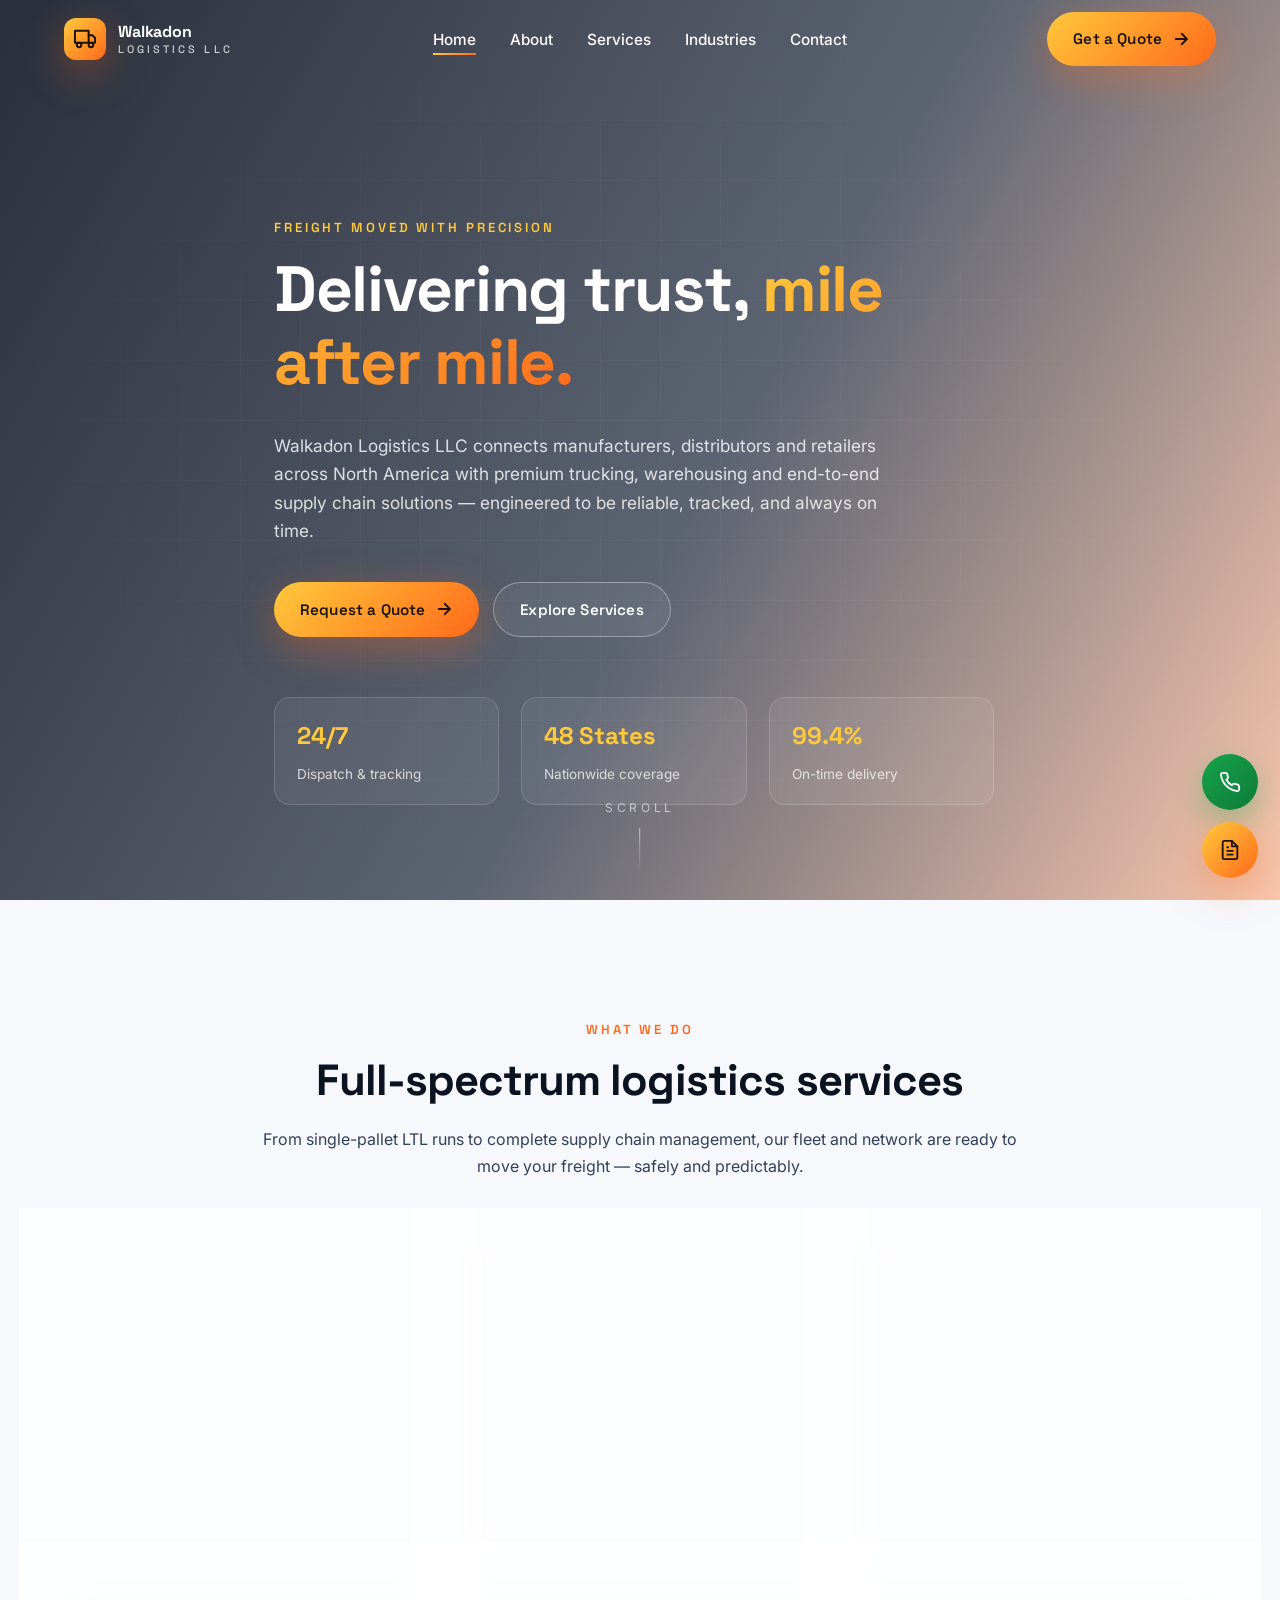
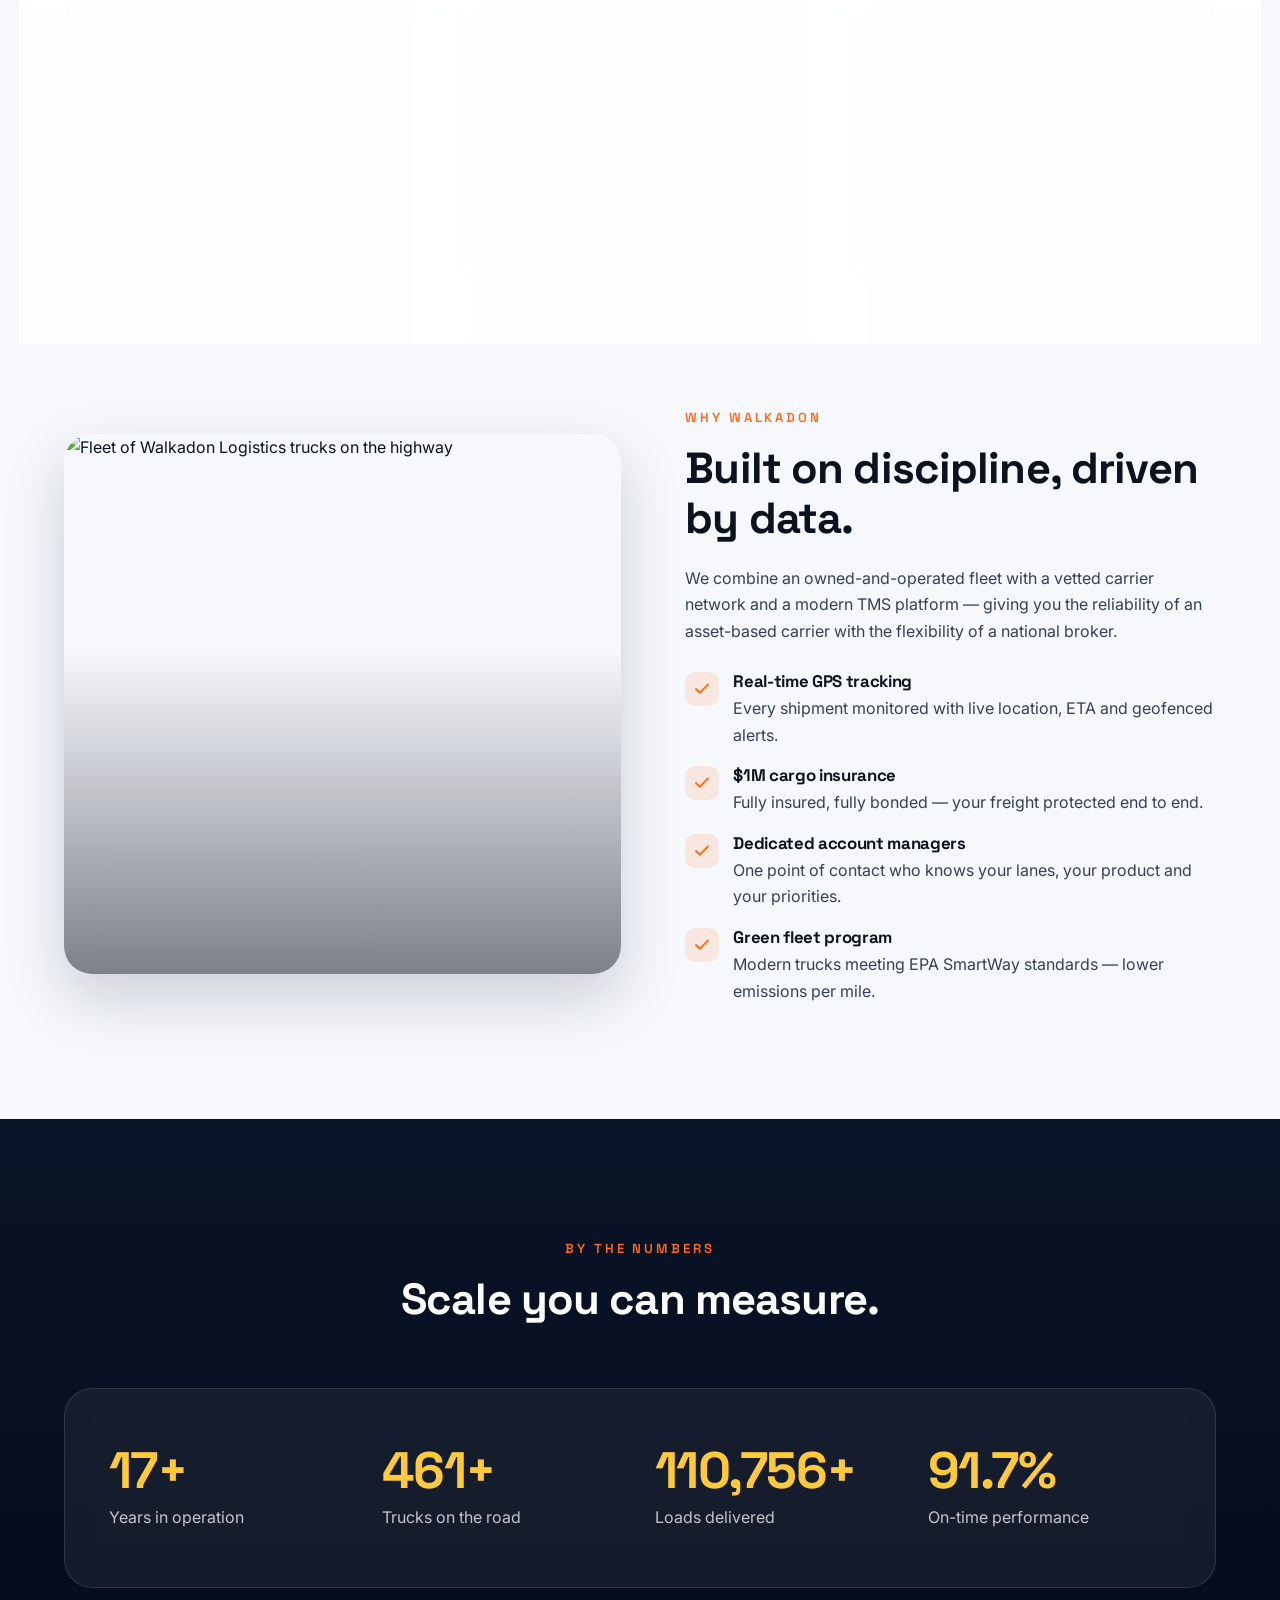
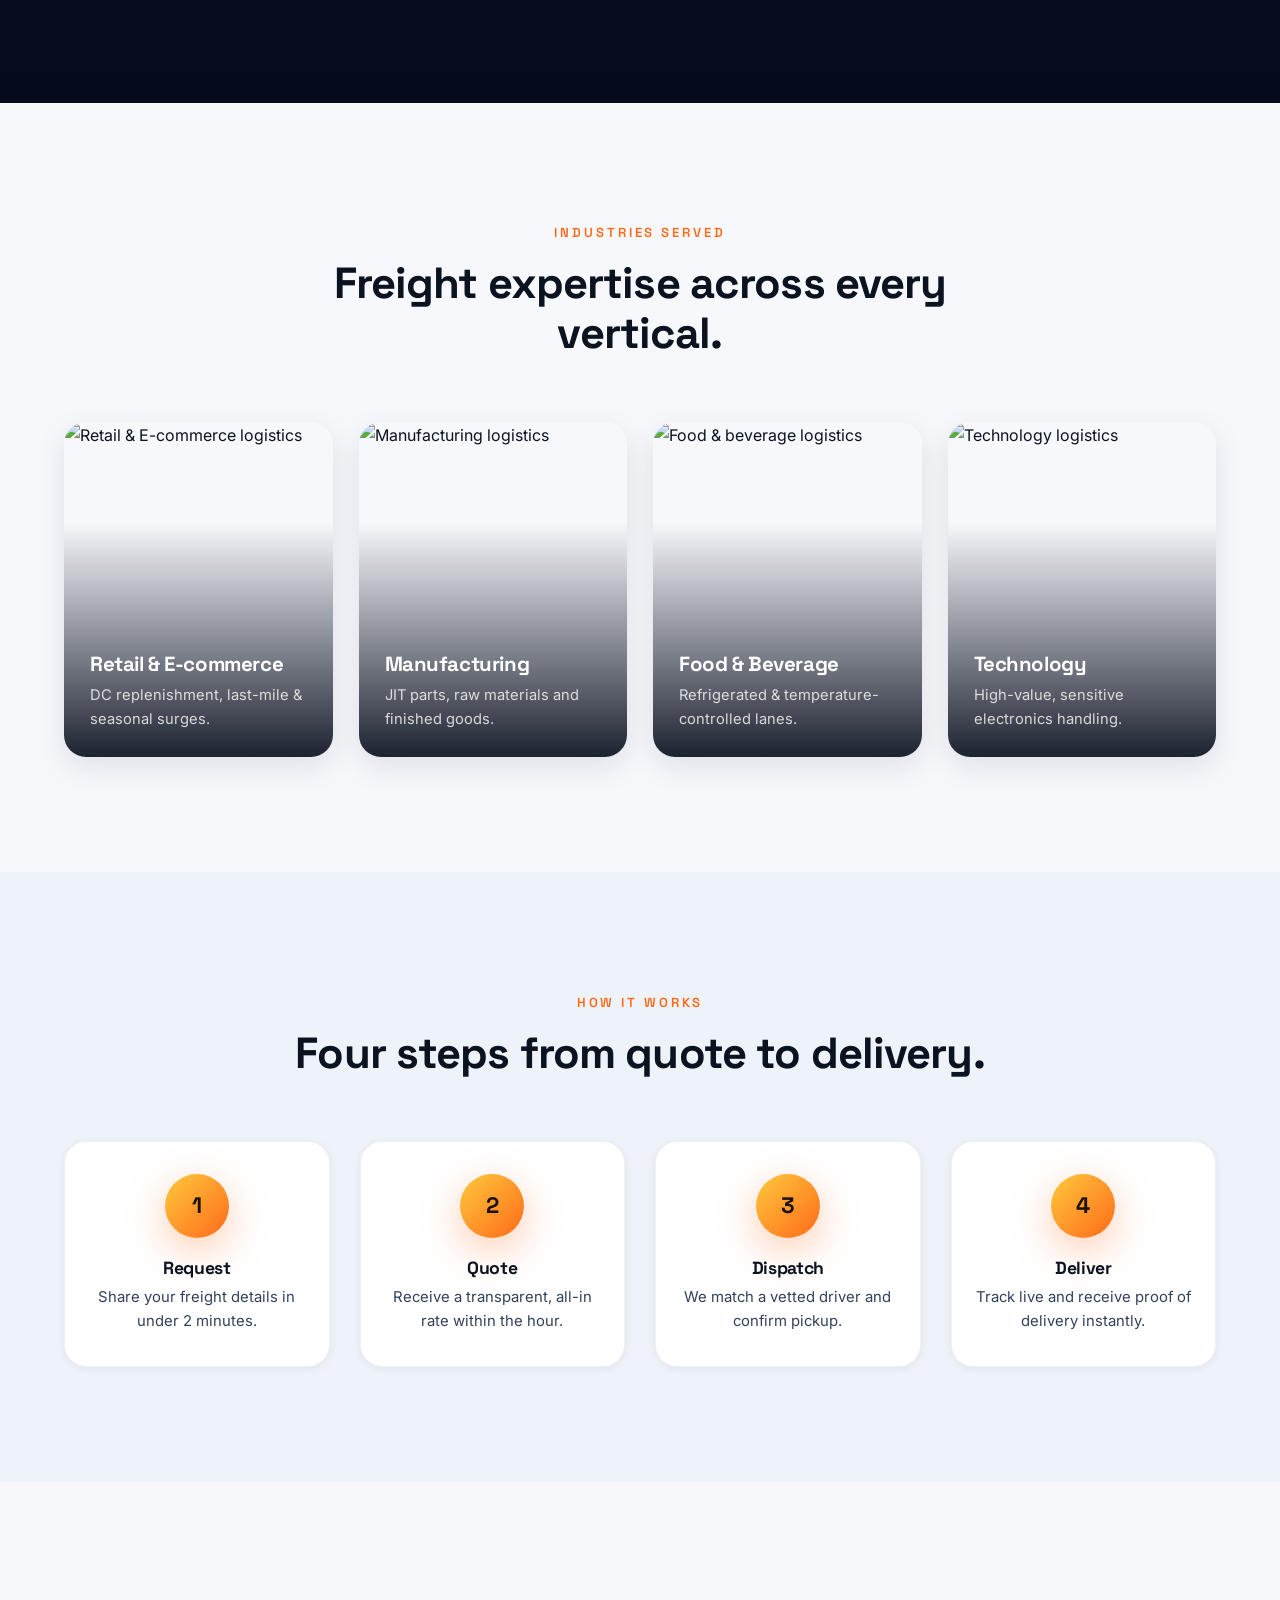
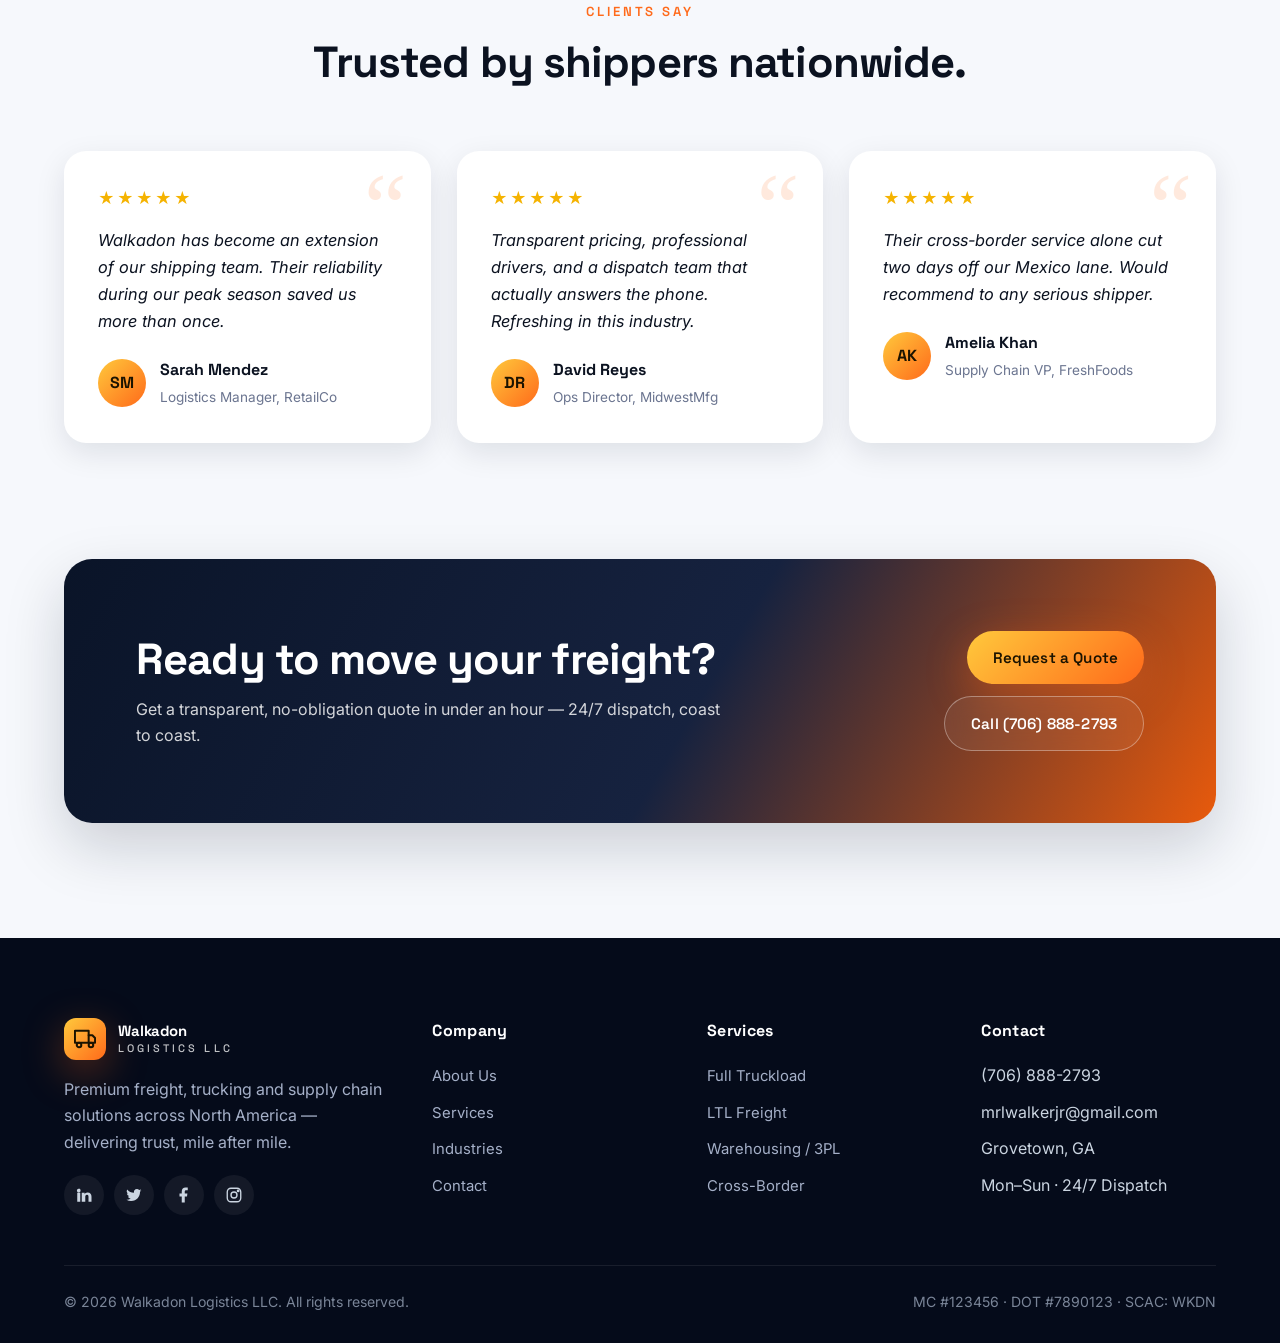
==== commit d2e442d8: "Update index.html" ====
--- a/index.html
+++ b/index.html
@@ -334,5 +334,18 @@
 </div>
 <script src="js/script.js"></script>
 <script src="js/animations.js"></script>
+          <!--Start of Tawk.to Script-->
+<script type="text/javascript">
+var Tawk_API=Tawk_API||{}, Tawk_LoadStart=new Date();
+(function(){
+var s1=document.createElement("script"),s0=document.getElementsByTagName("script")[0];
+s1.async=true;
+s1.src='https://embed.tawk.to/6a603959642ea11d490f1eef/1ju3u02gb';
+s1.charset='UTF-8';
+s1.setAttribute('crossorigin','*');
+s0.parentNode.insertBefore(s1,s0);
+})();
+</script>
+<!--End of Tawk.to Script-->
 </body>
 </html>
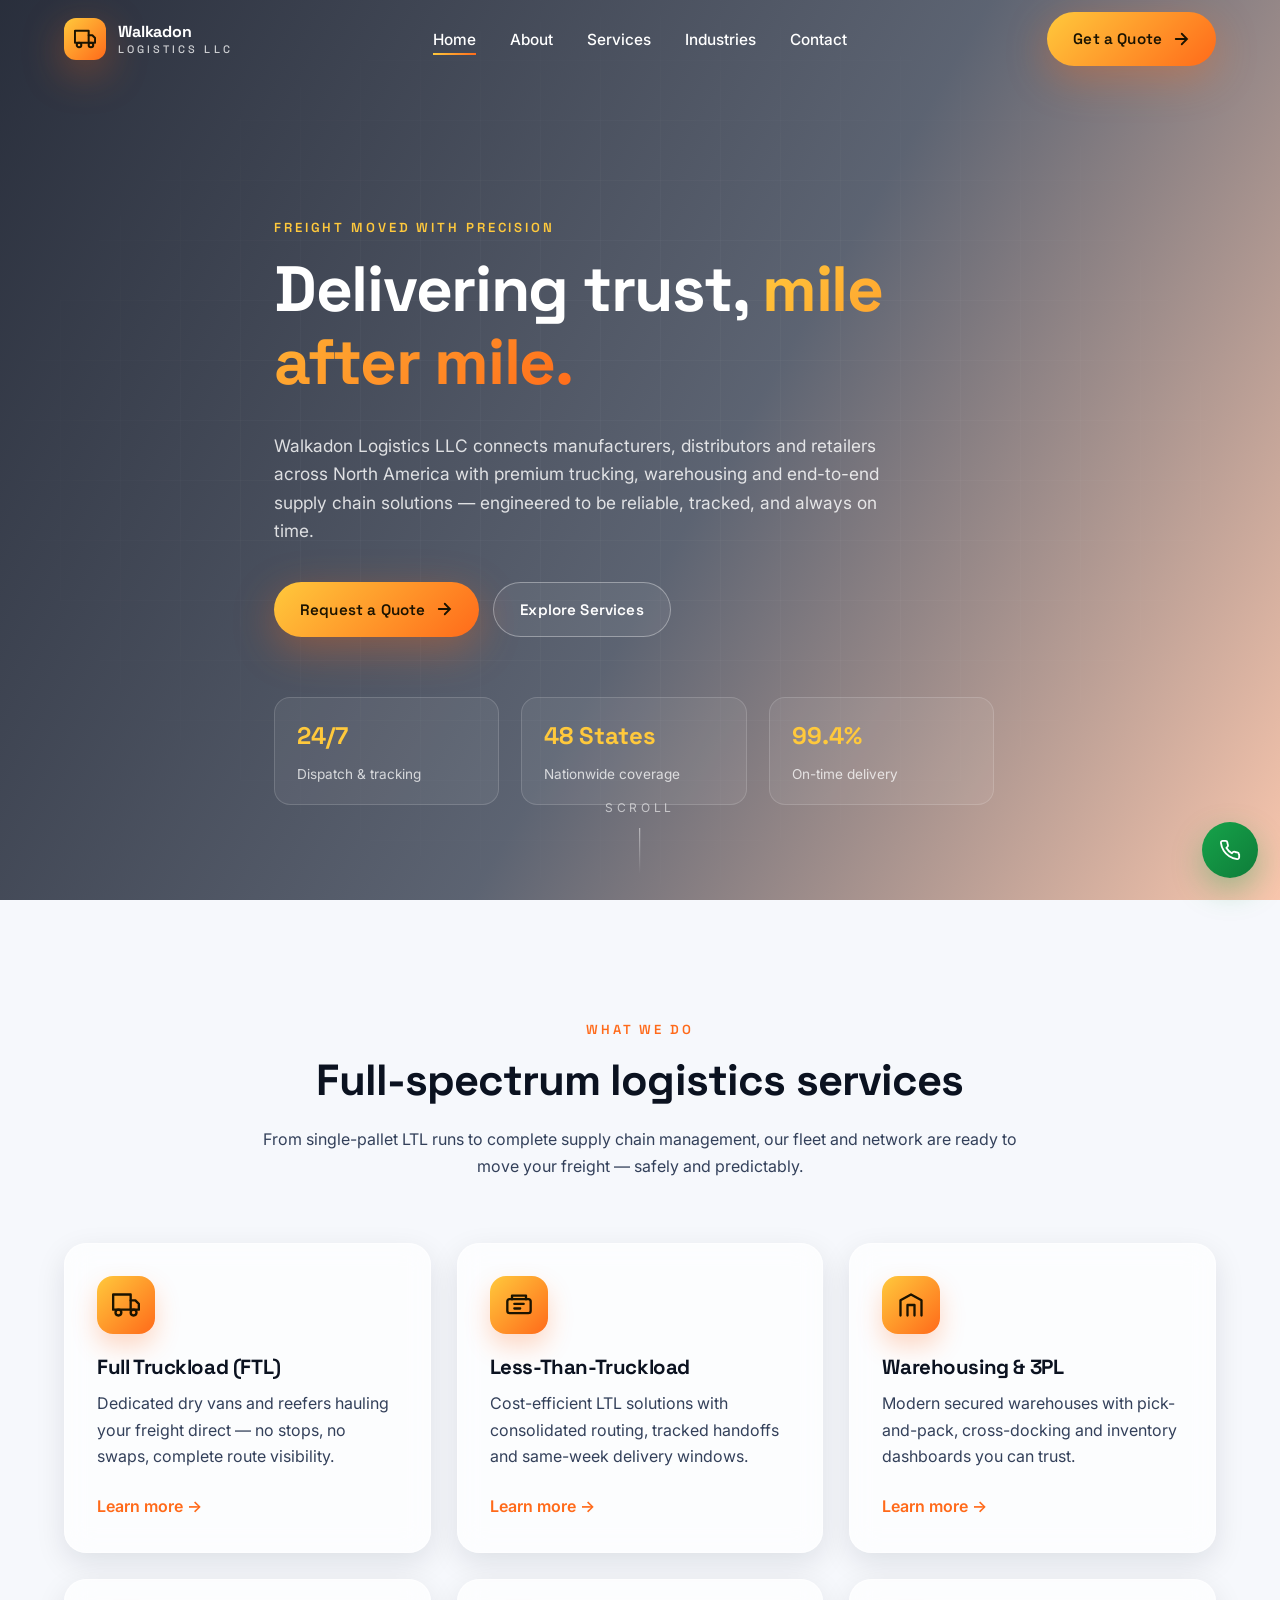
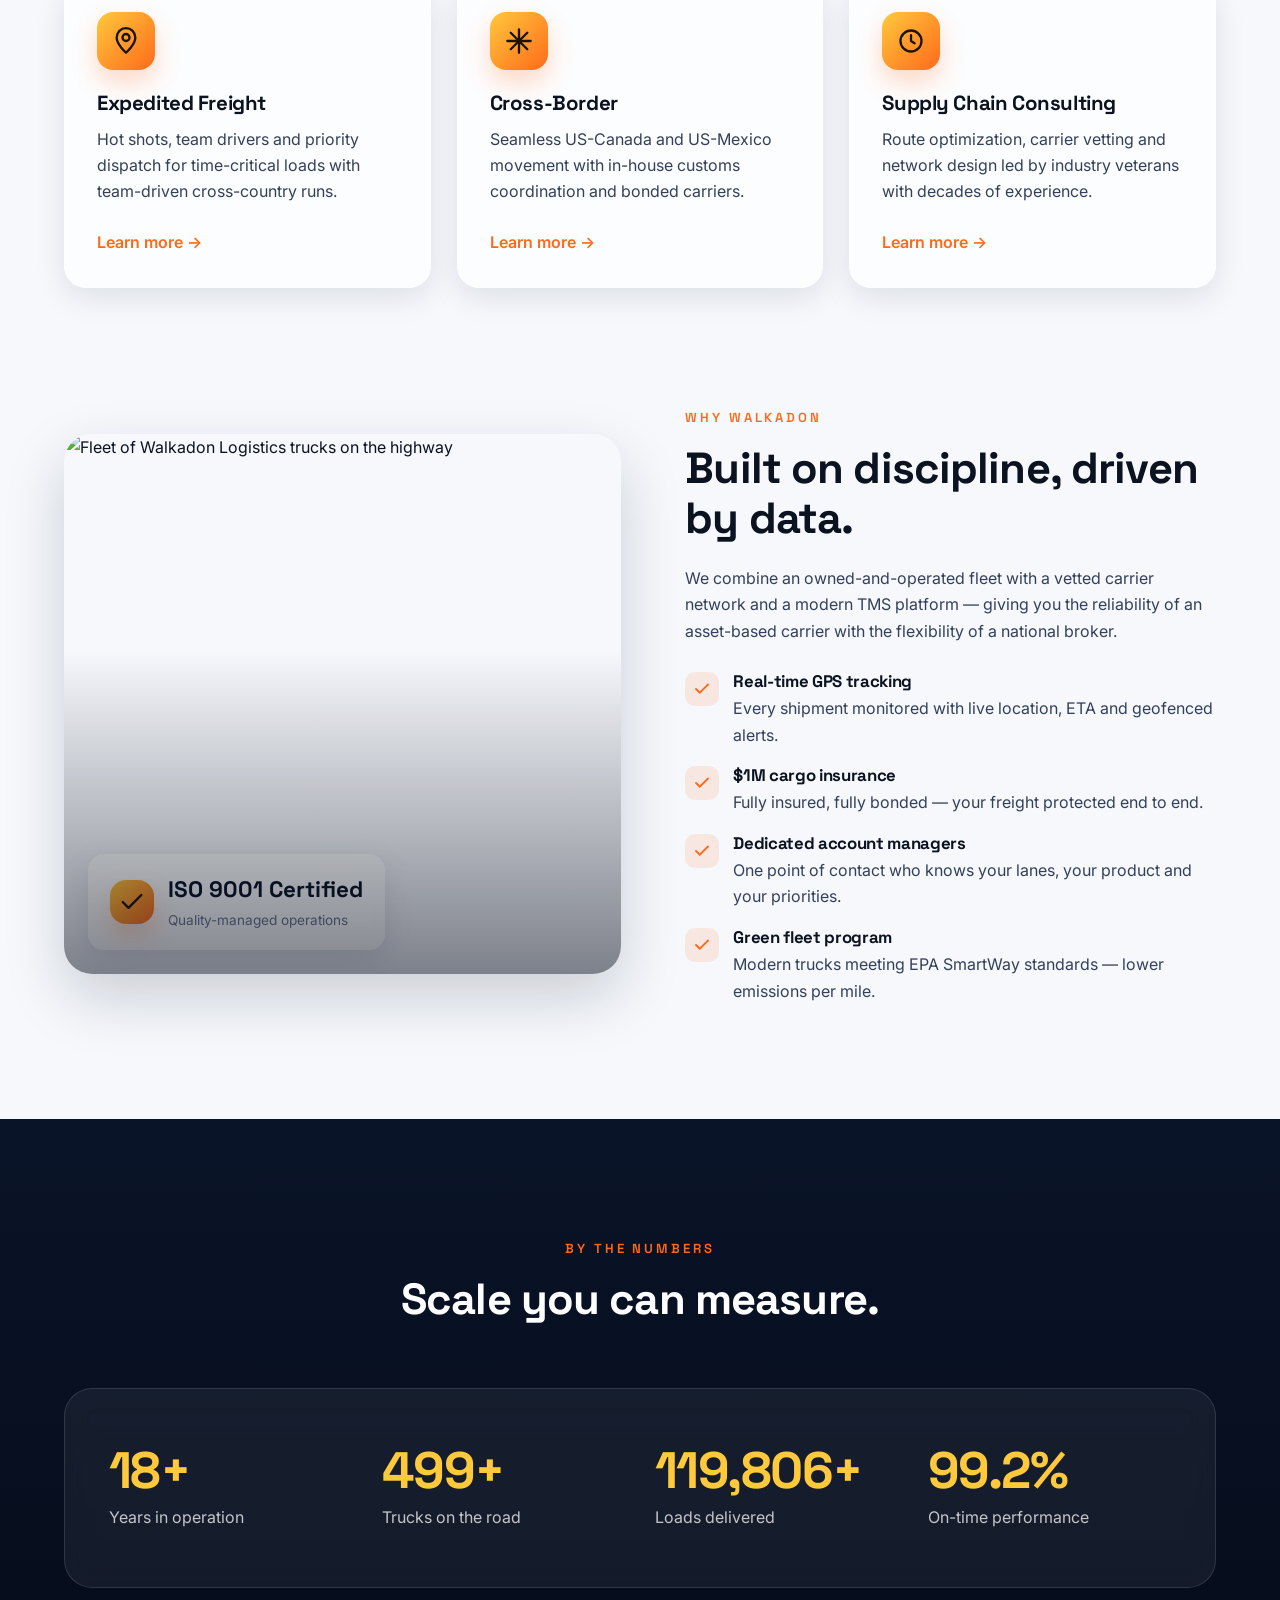
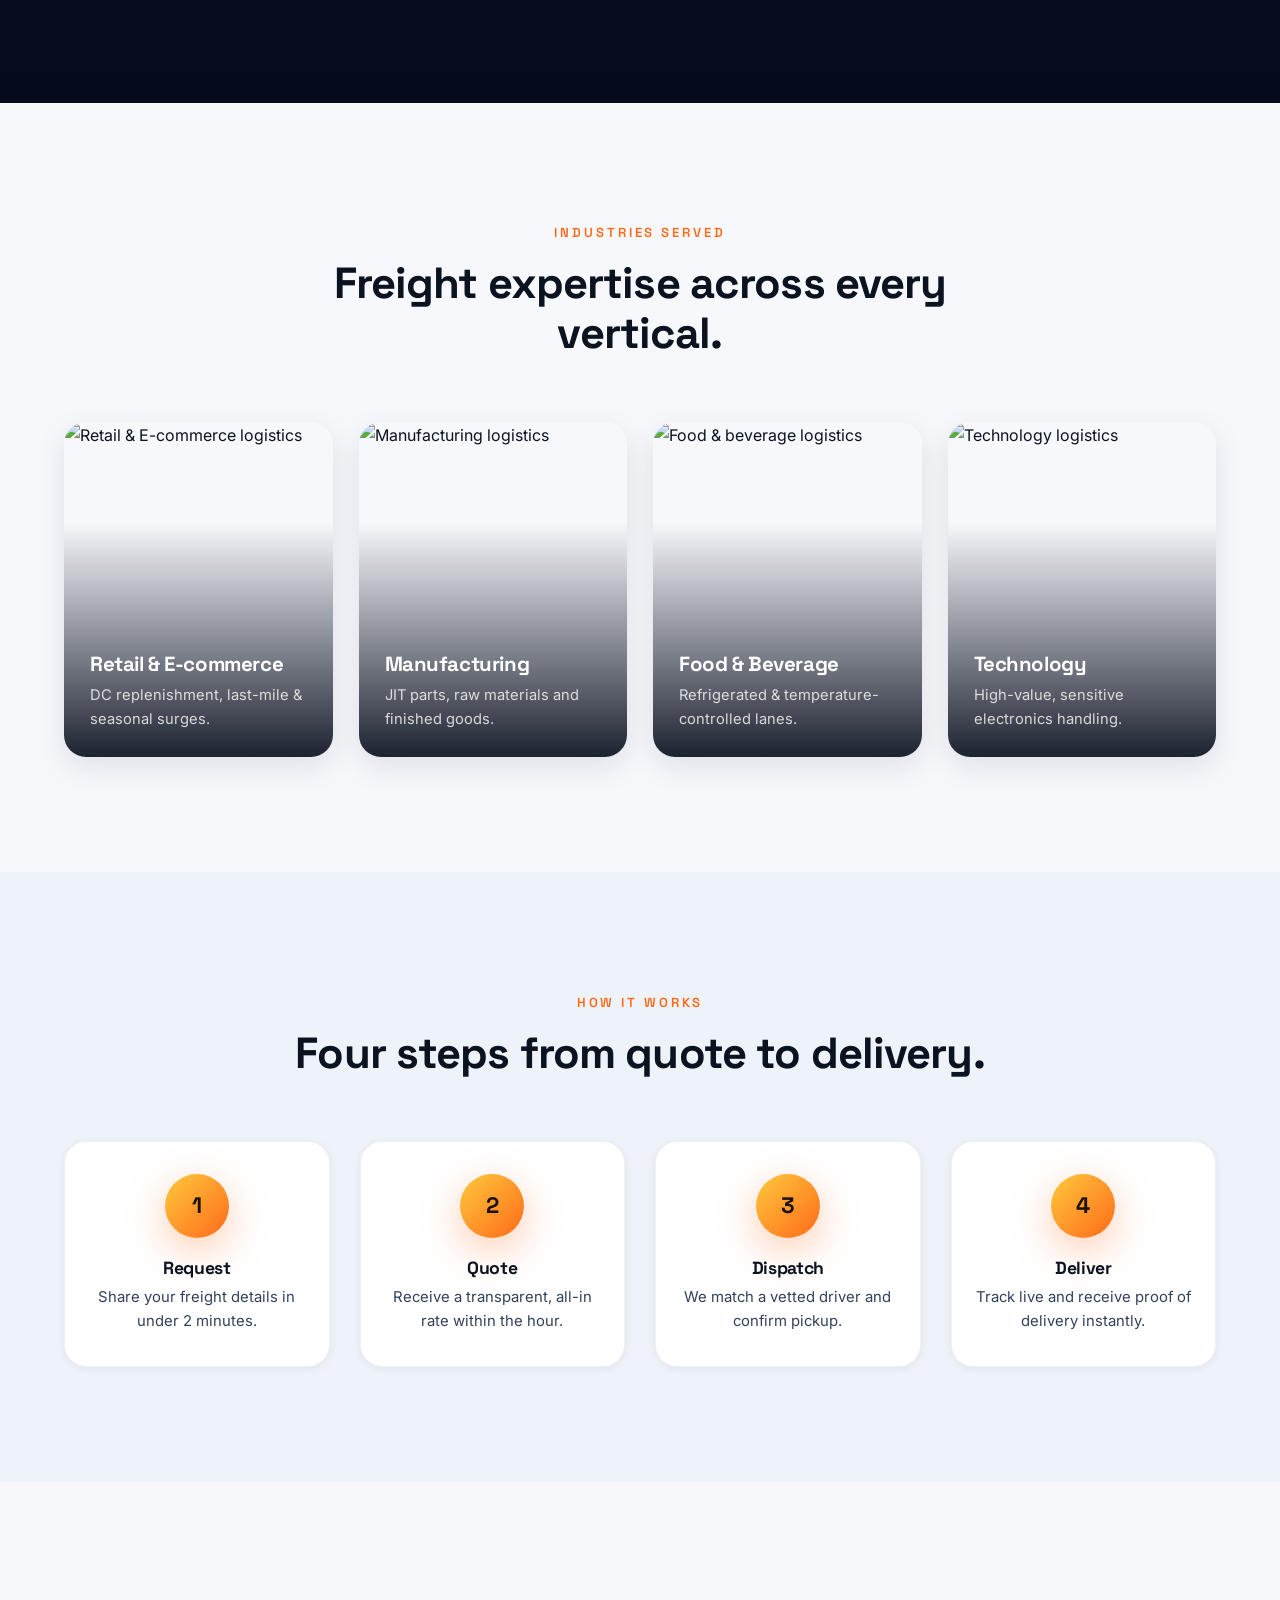
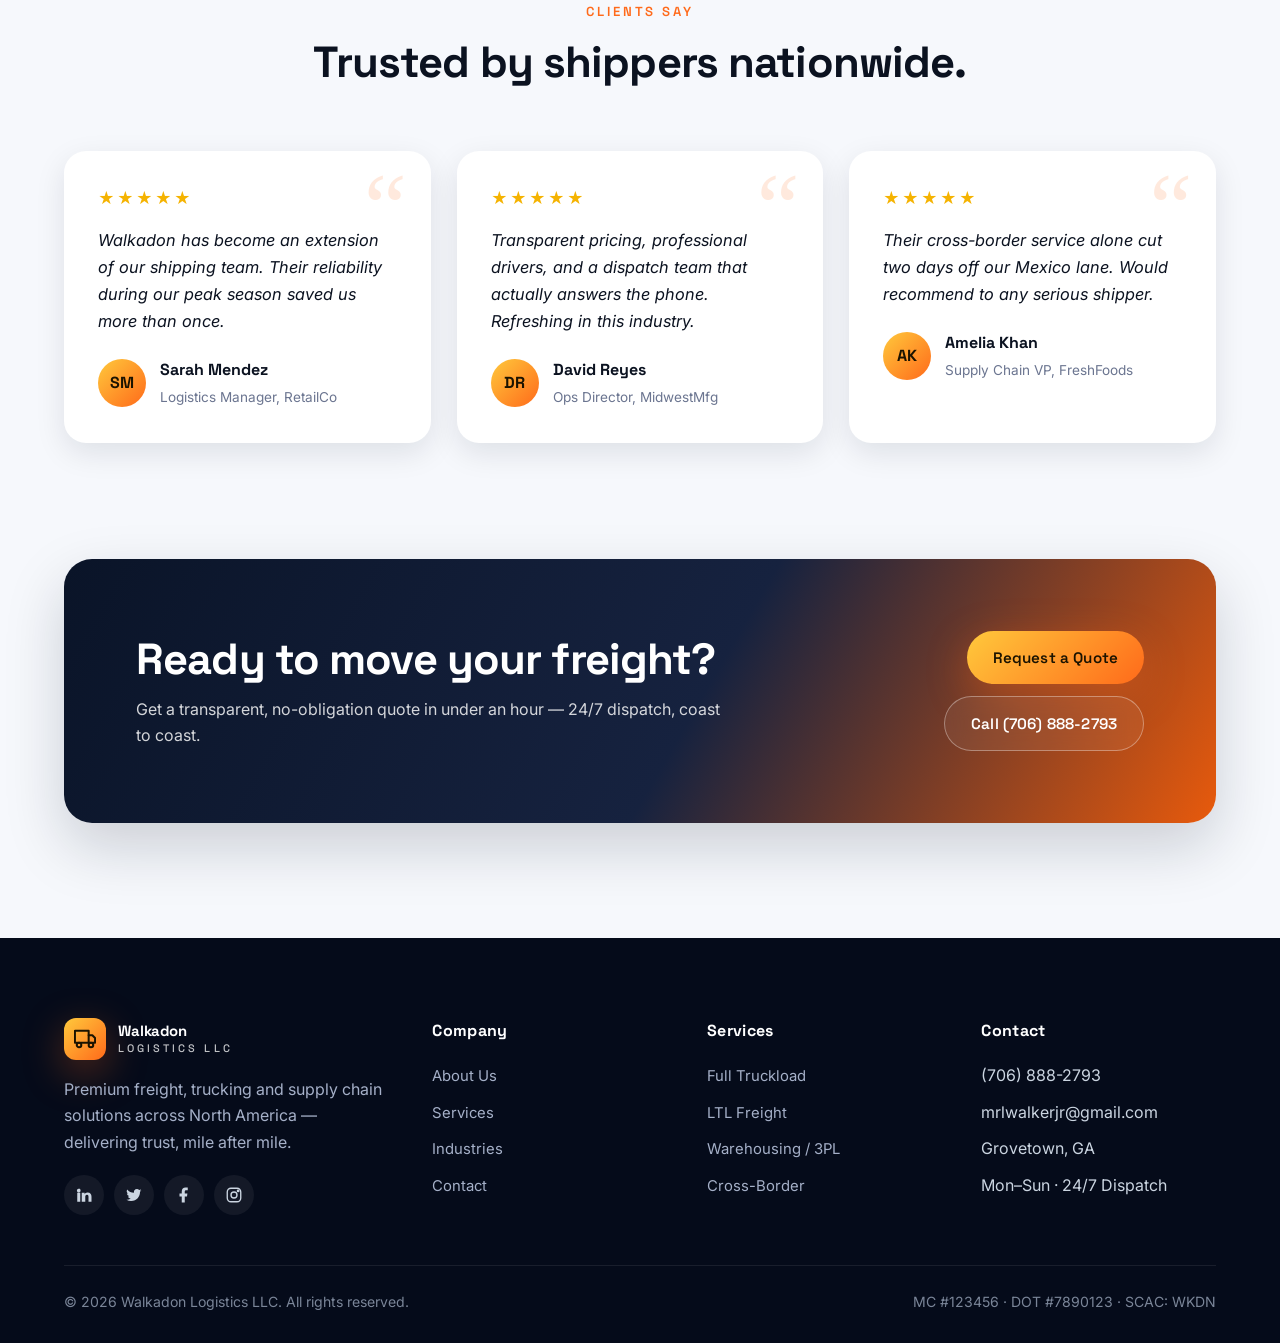
==== commit 8b6af068: "Update index.html" ====
--- a/index.html
+++ b/index.html
@@ -328,9 +328,6 @@
 <a aria-label="Call us" class="fab fab--call" href="tel:17068882793">
 <svg fill="none" height="22" stroke="currentColor" stroke-linecap="round" stroke-linejoin="round" stroke-width="2" viewbox="0 0 24 24" width="22"><path d="M22 16.9v3a2 2 0 0 1-2.2 2 19.8 19.8 0 0 1-8.6-3.1 19.5 19.5 0 0 1-6-6A19.8 19.8 0 0 1 2.1 4.2 2 2 0 0 1 4.1 2h3a2 2 0 0 1 2 1.7c.1.9.3 1.8.6 2.6a2 2 0 0 1-.4 2.1L8 9.6a16 16 0 0 0 6 6l1.2-1.2a2 2 0 0 1 2.1-.4c.8.3 1.7.5 2.6.6a2 2 0 0 1 1.7 2z"></path></svg>
 </a>
-<a aria-label="Request a quote" class="fab fab--quote" href="quote.html">
-<svg fill="none" height="22" stroke="currentColor" stroke-linecap="round" stroke-linejoin="round" stroke-width="2" viewbox="0 0 24 24" width="22"><path d="M14 2H6a2 2 0 0 0-2 2v16a2 2 0 0 0 2 2h12a2 2 0 0 0 2-2V8z"></path><path d="M14 2v6h6M9 13h6M9 17h6M9 9h1"></path></svg>
-</a>
 </div>
 <script src="js/script.js"></script>
 <script src="js/animations.js"></script>
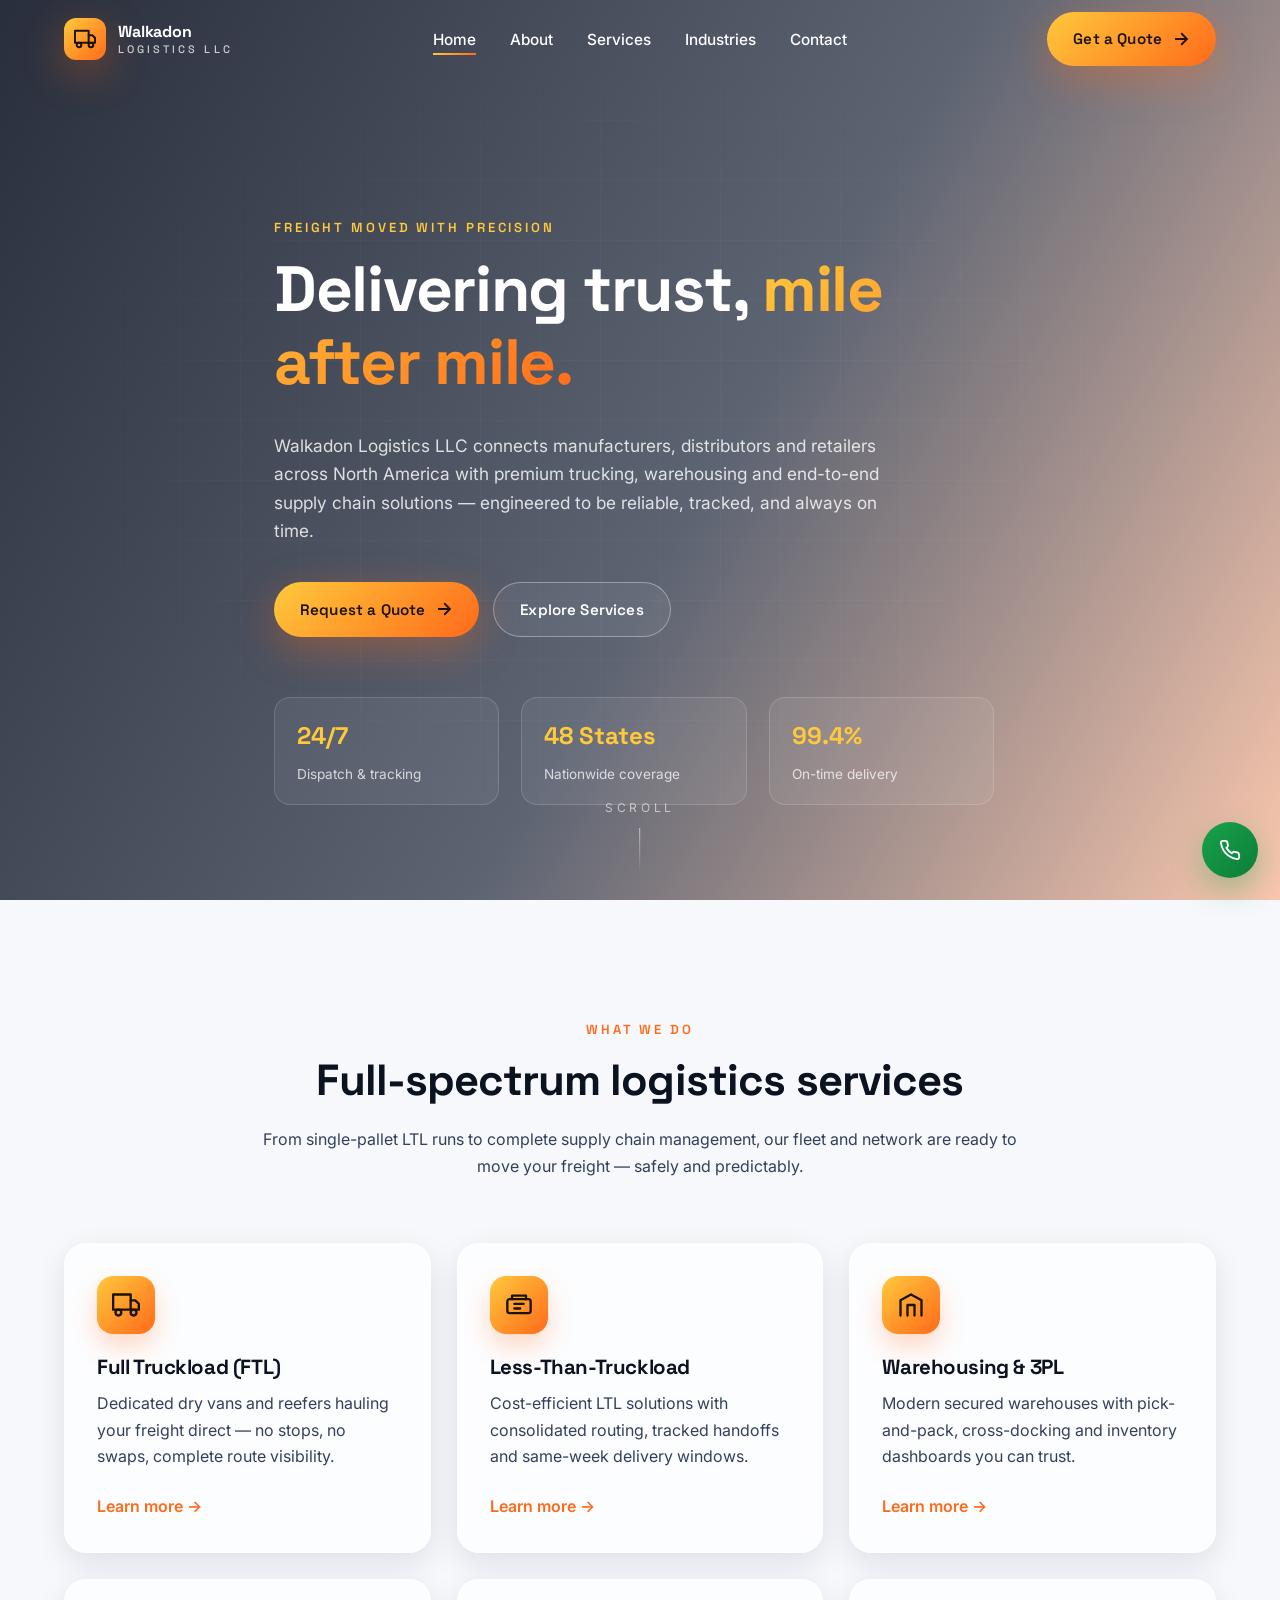
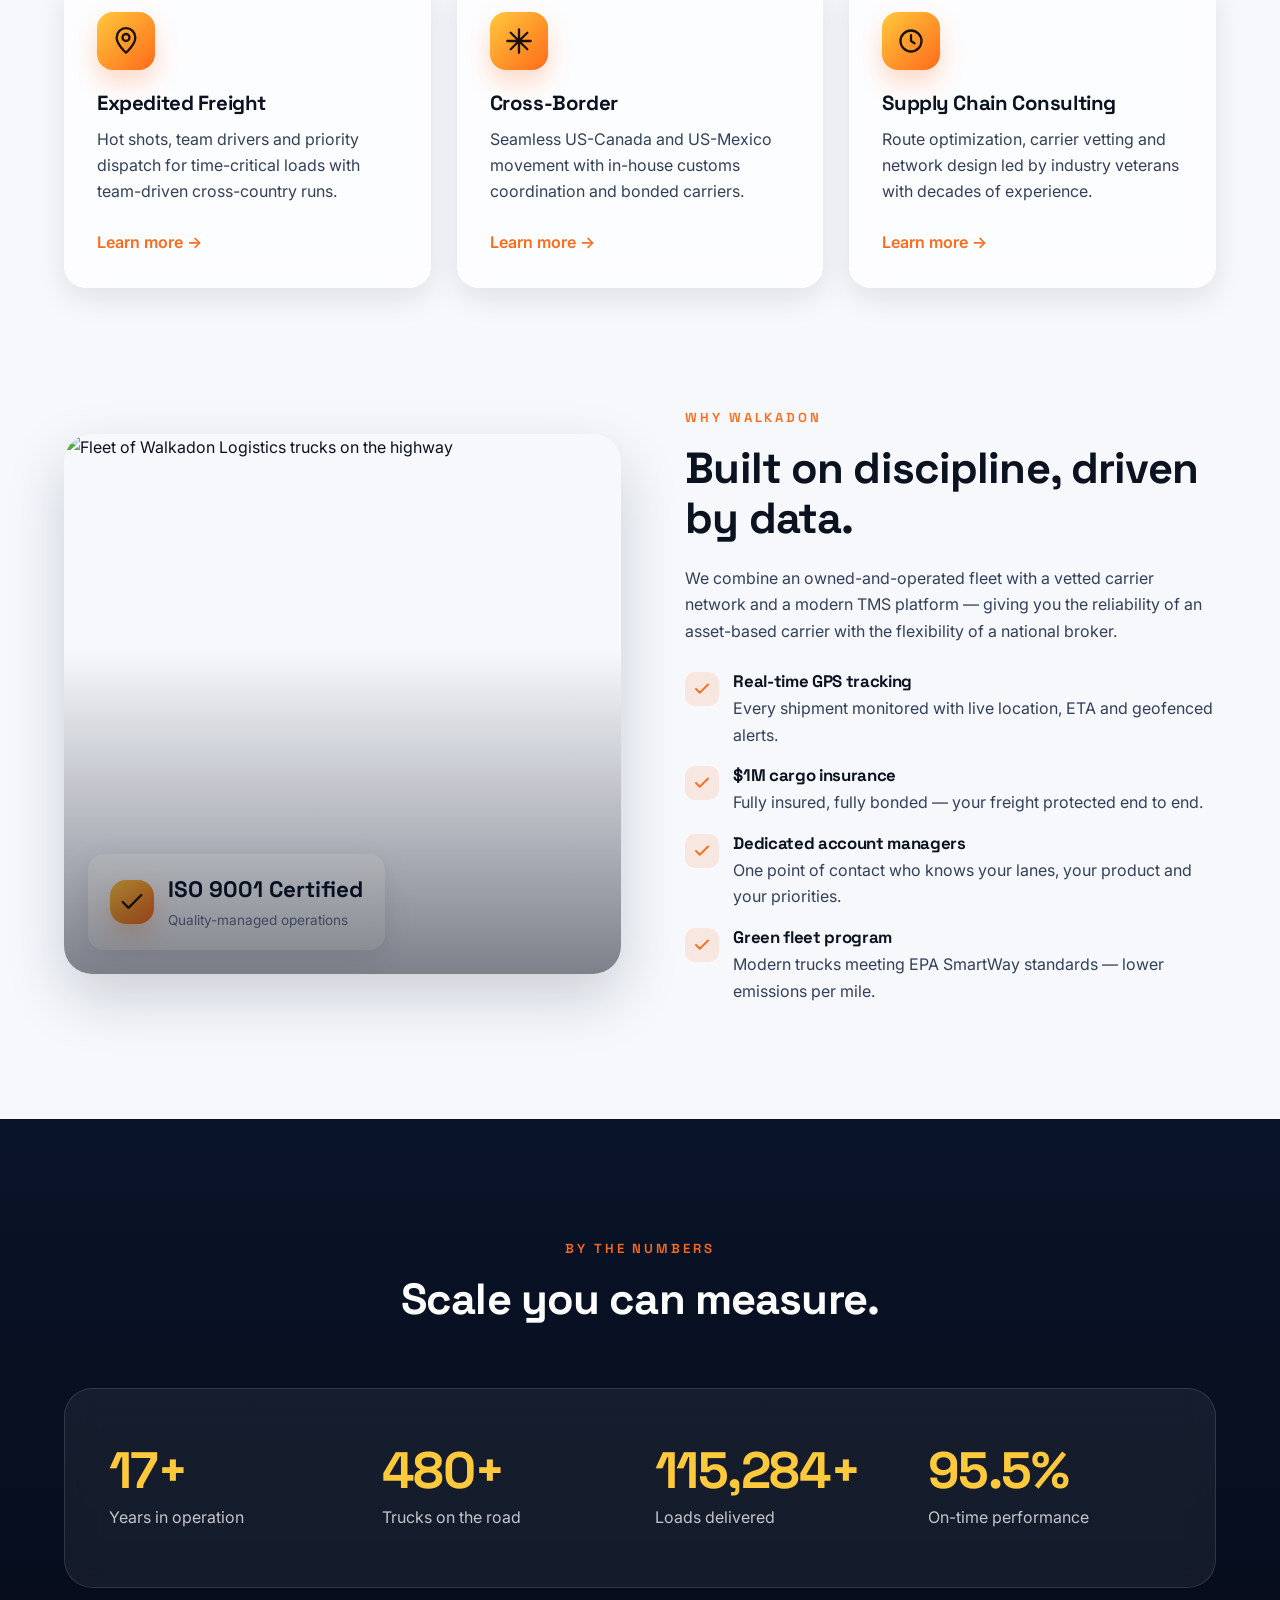
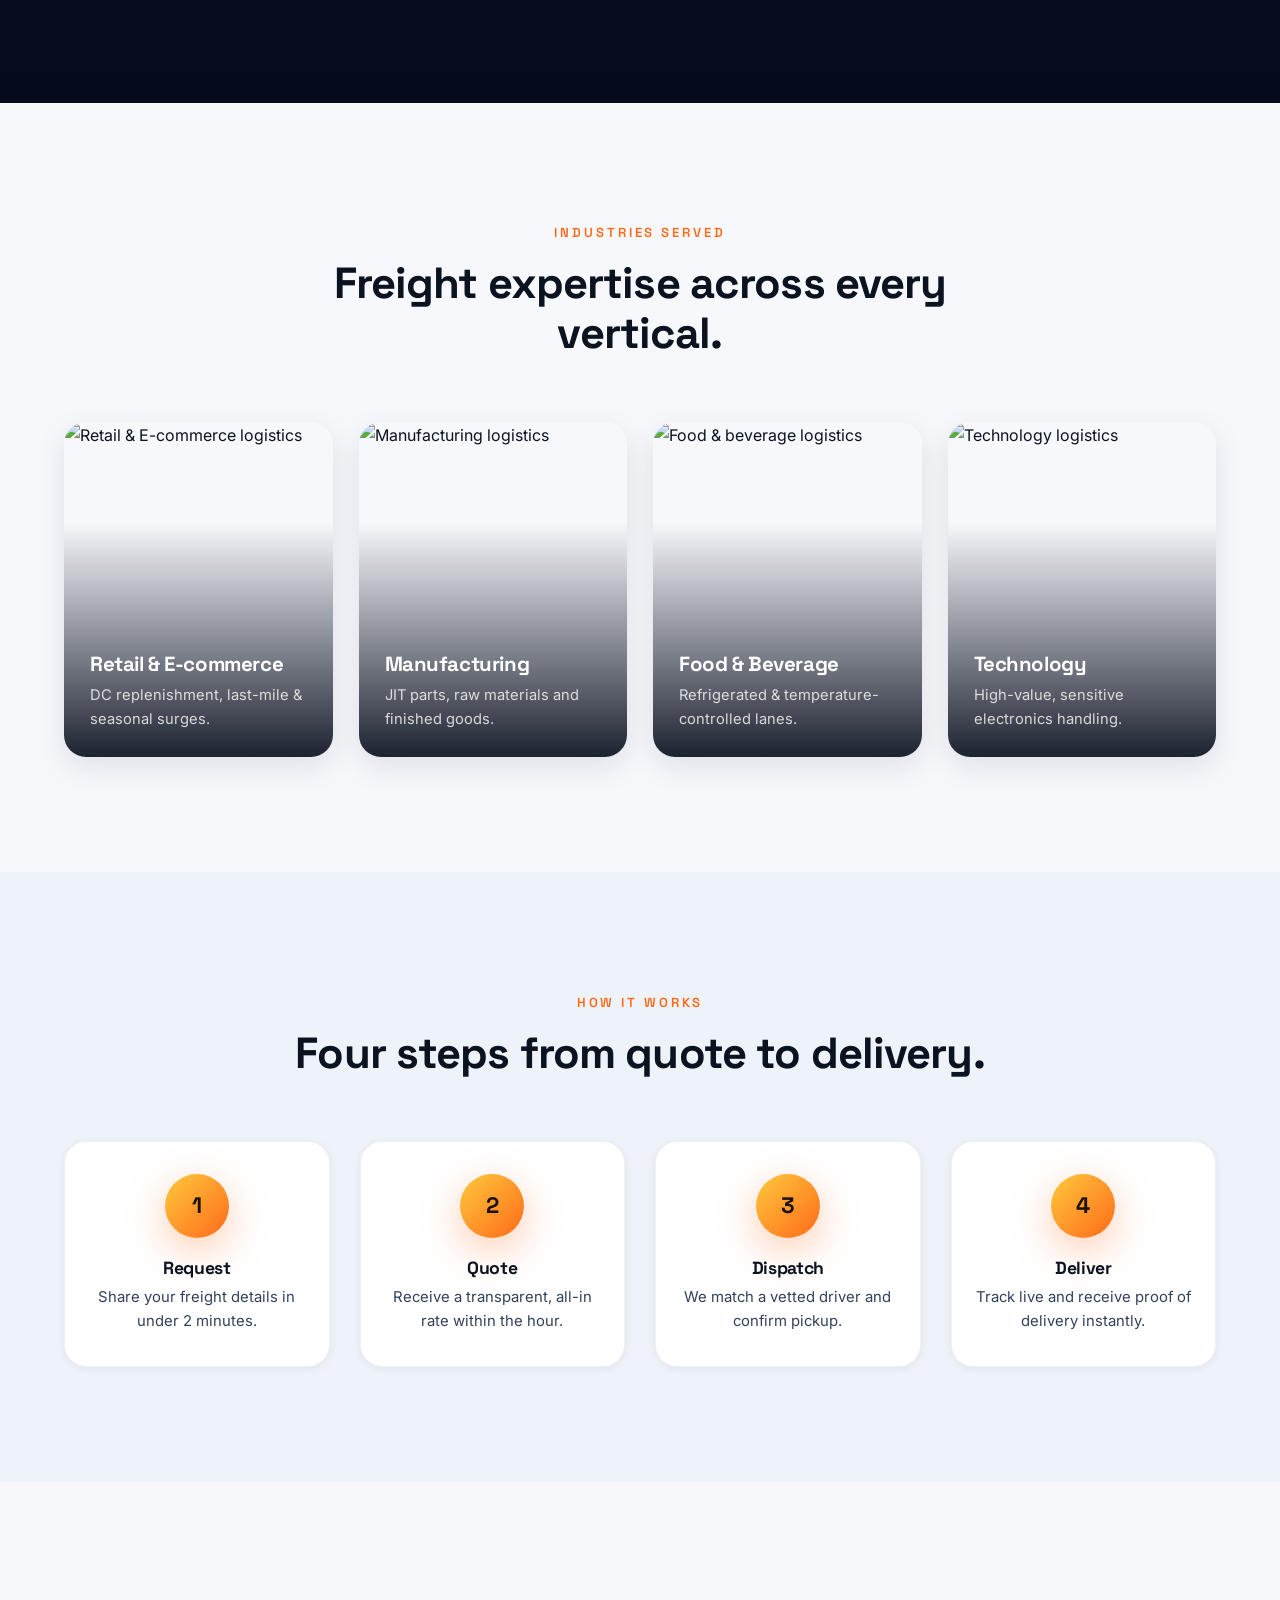
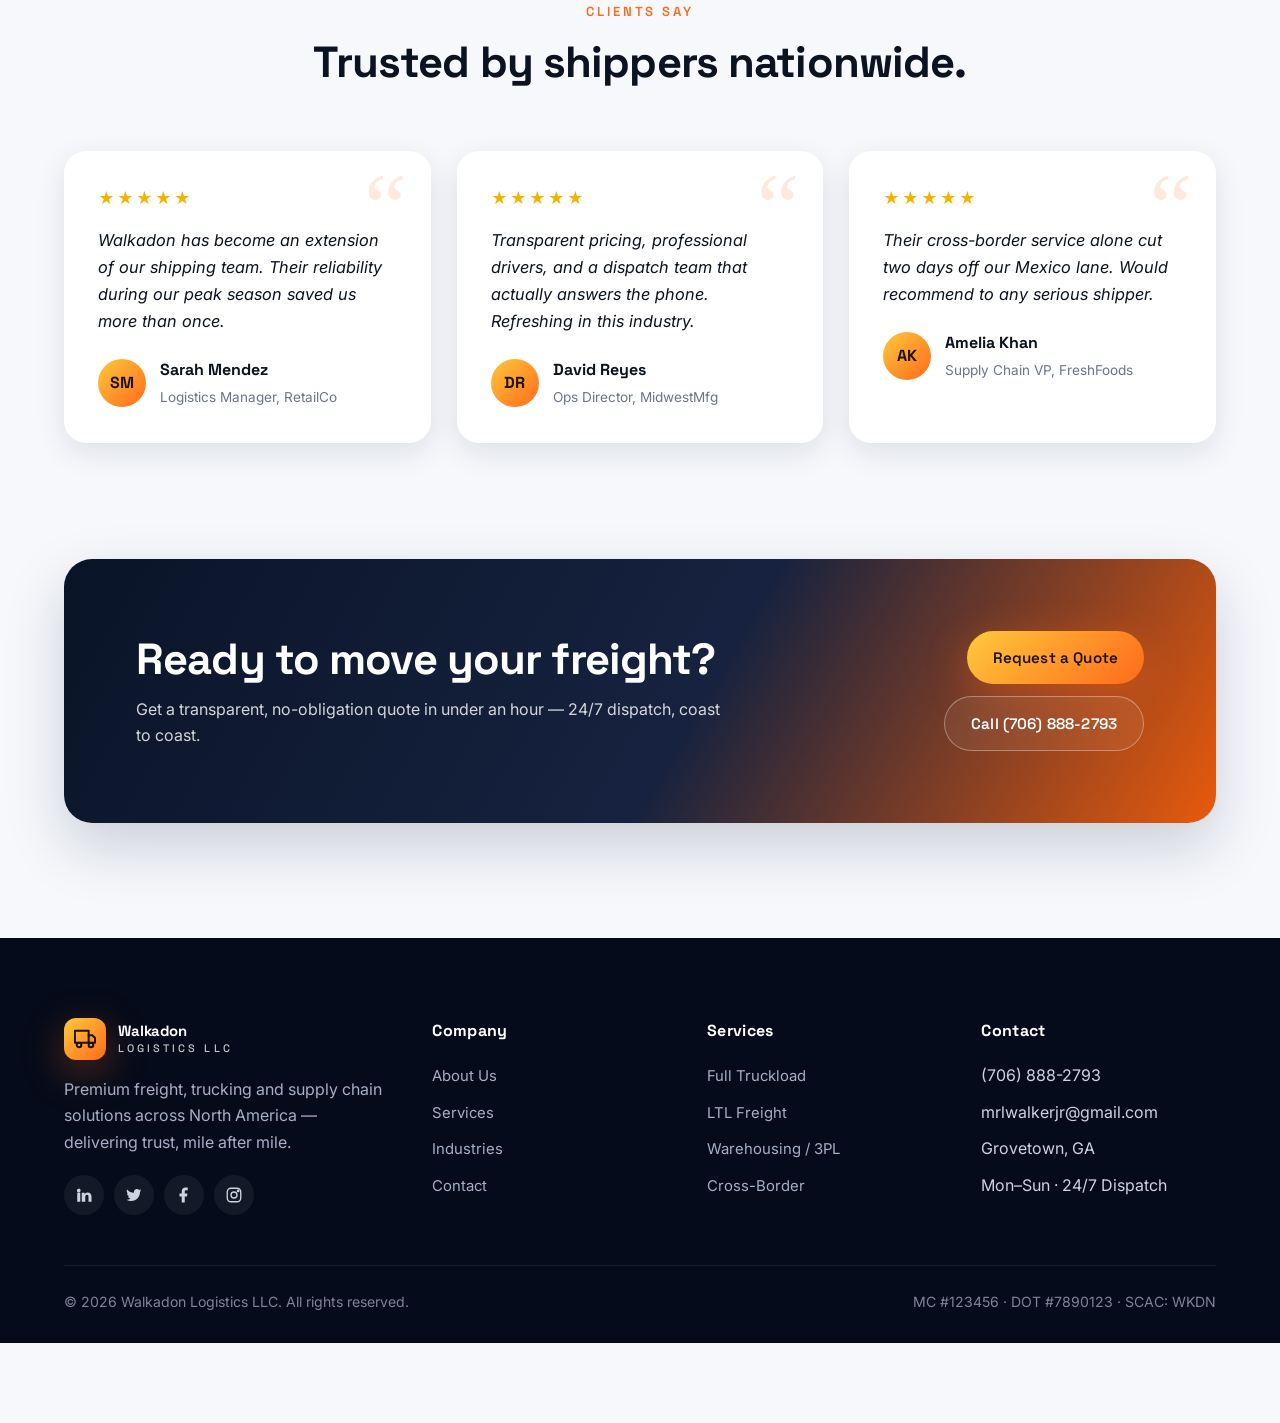
==== commit 75ed601f: "Update index.html" ====
--- a/index.html
+++ b/index.html
@@ -329,6 +329,7 @@
 <svg fill="none" height="22" stroke="currentColor" stroke-linecap="round" stroke-linejoin="round" stroke-width="2" viewbox="0 0 24 24" width="22"><path d="M22 16.9v3a2 2 0 0 1-2.2 2 19.8 19.8 0 0 1-8.6-3.1 19.5 19.5 0 0 1-6-6A19.8 19.8 0 0 1 2.1 4.2 2 2 0 0 1 4.1 2h3a2 2 0 0 1 2 1.7c.1.9.3 1.8.6 2.6a2 2 0 0 1-.4 2.1L8 9.6a16 16 0 0 0 6 6l1.2-1.2a2 2 0 0 1 2.1-.4c.8.3 1.7.5 2.6.6a2 2 0 0 1 1.7 2z"></path></svg>
 </a>
 </div>
+          <br/><br/><br/>
 <script src="js/script.js"></script>
 <script src="js/animations.js"></script>
           <!--Start of Tawk.to Script-->
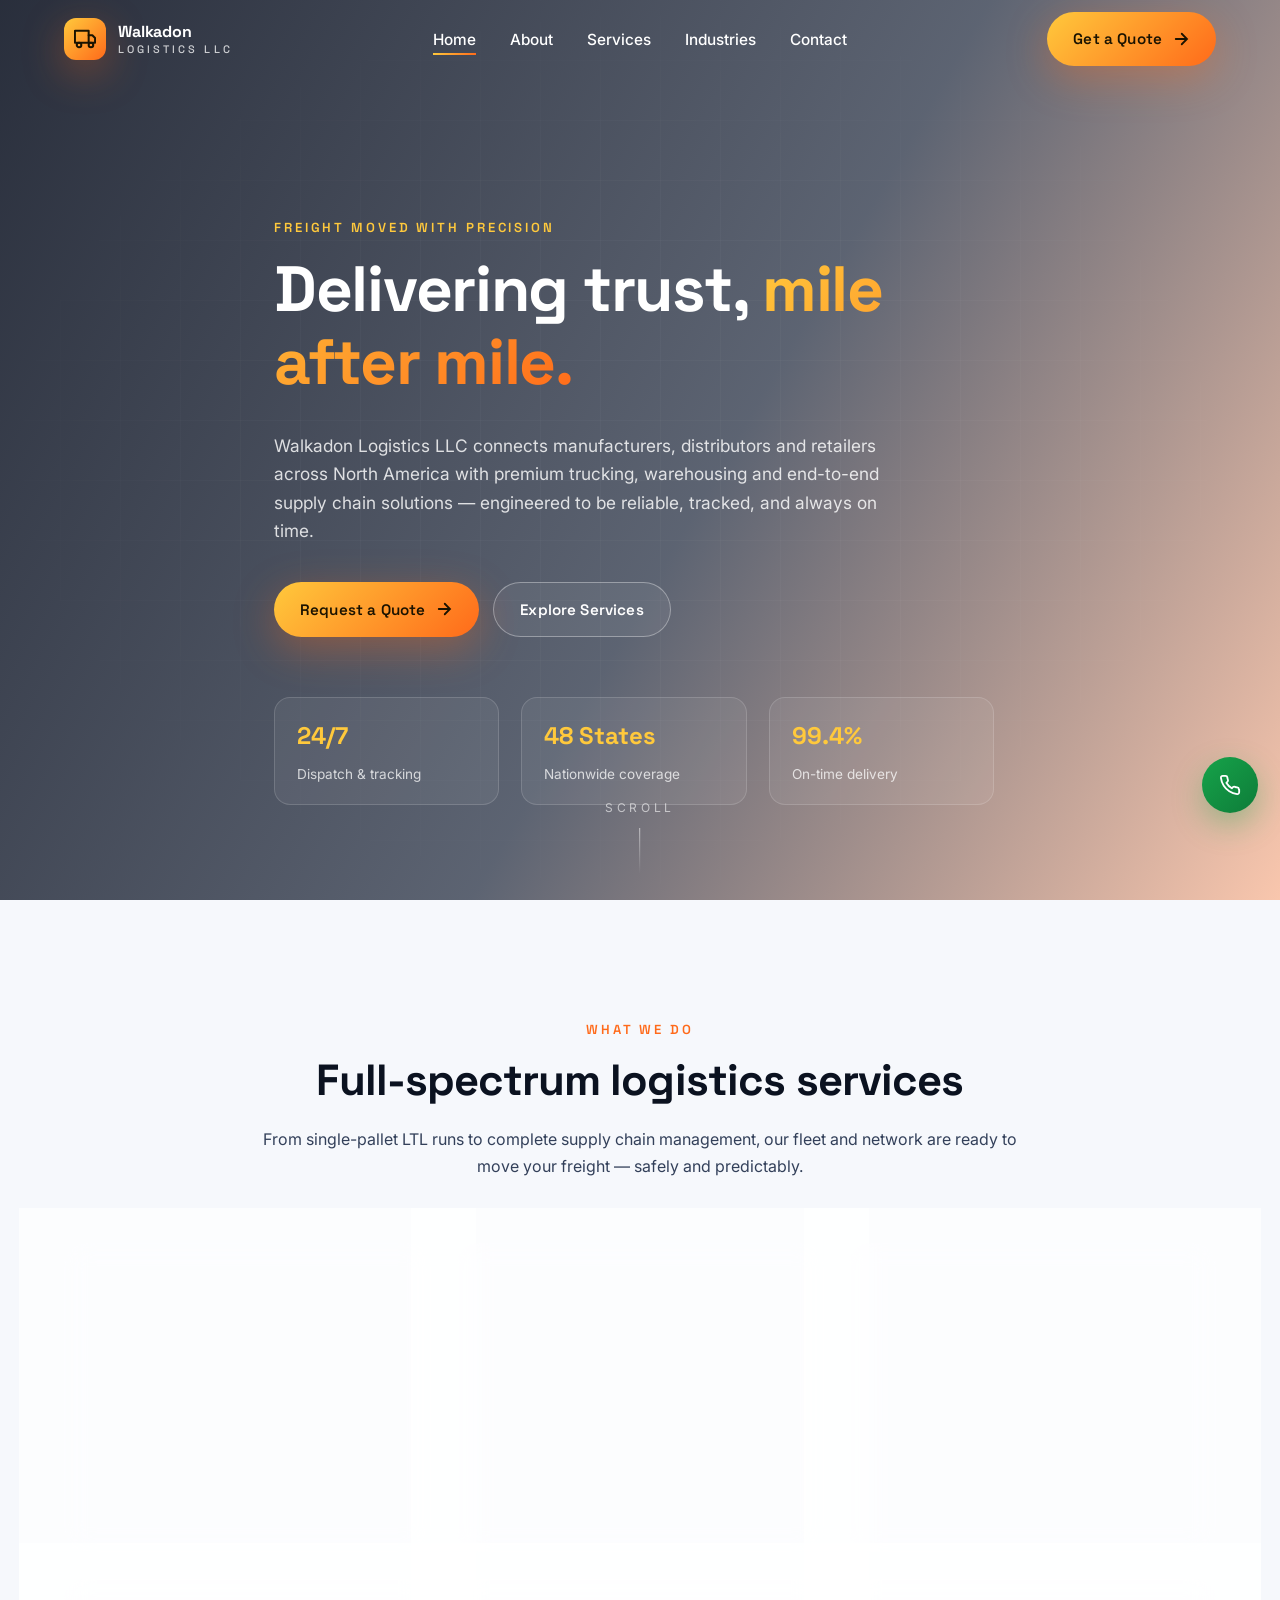
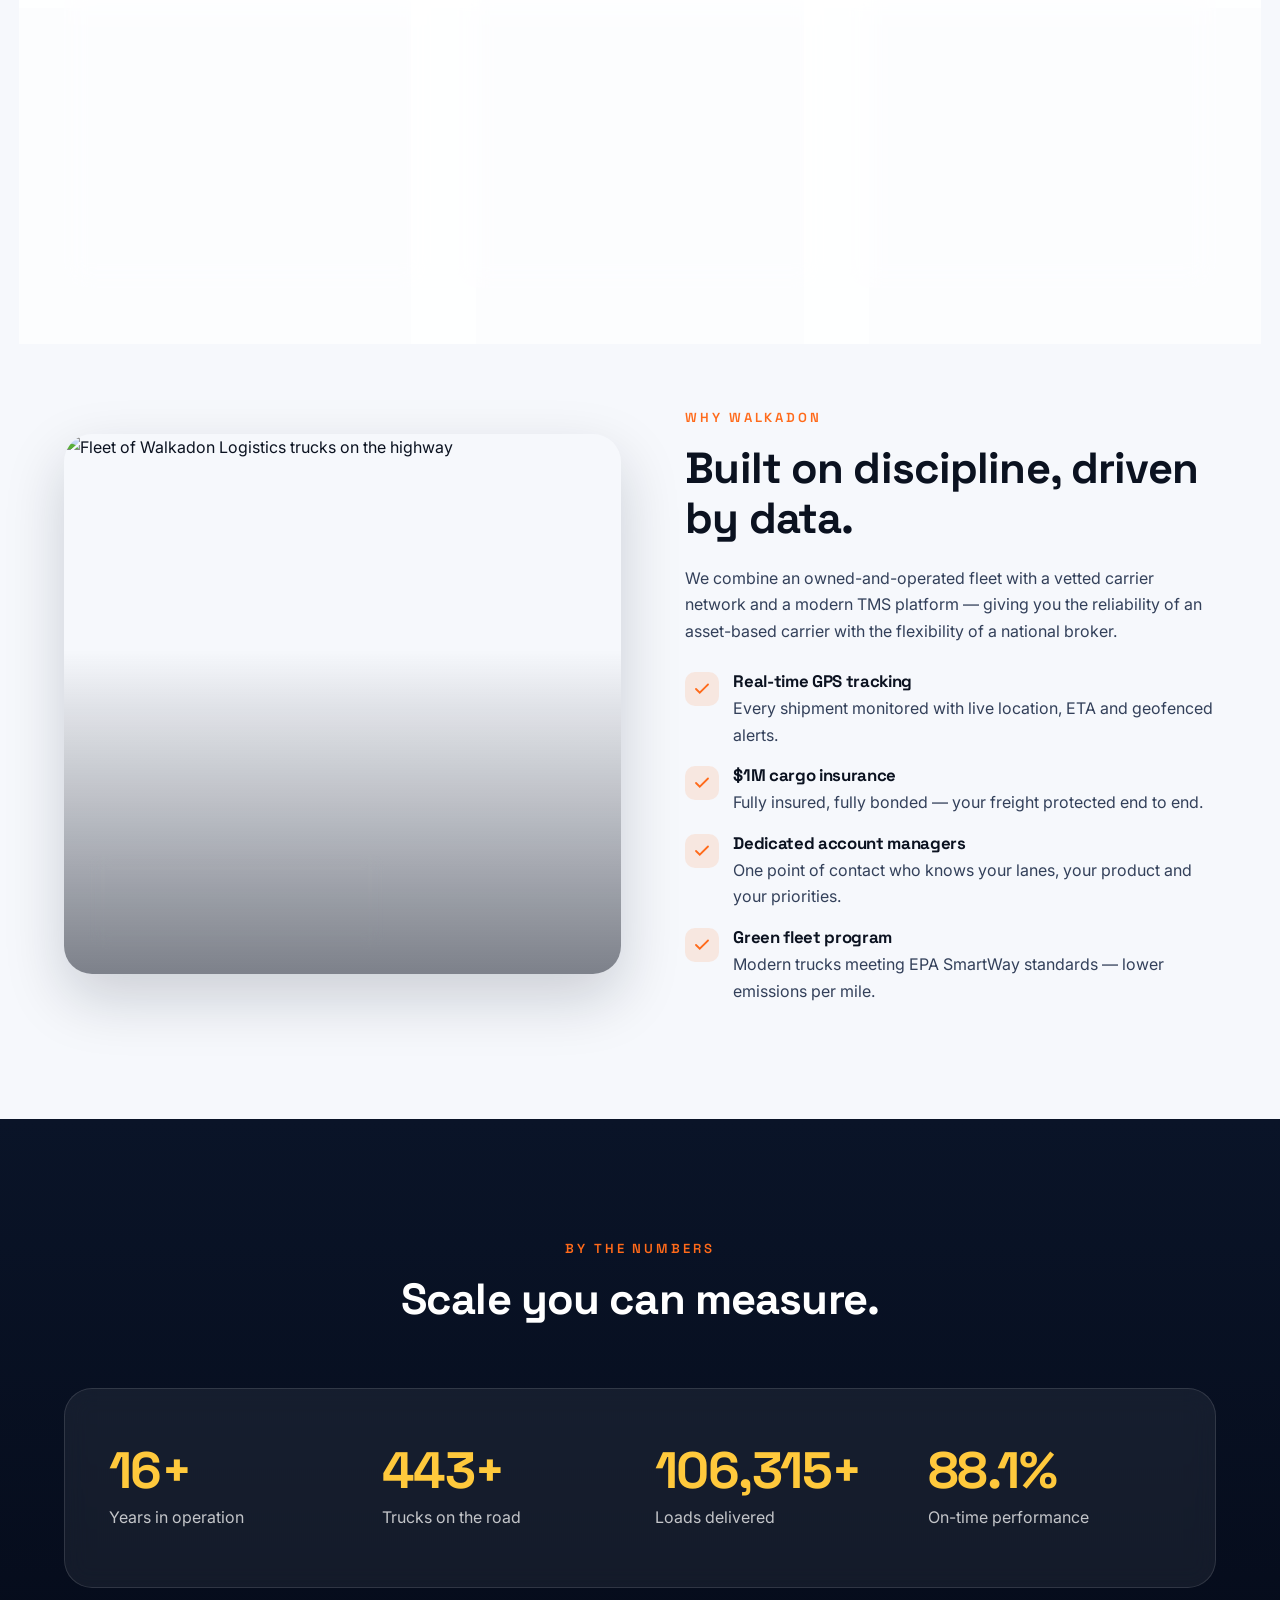
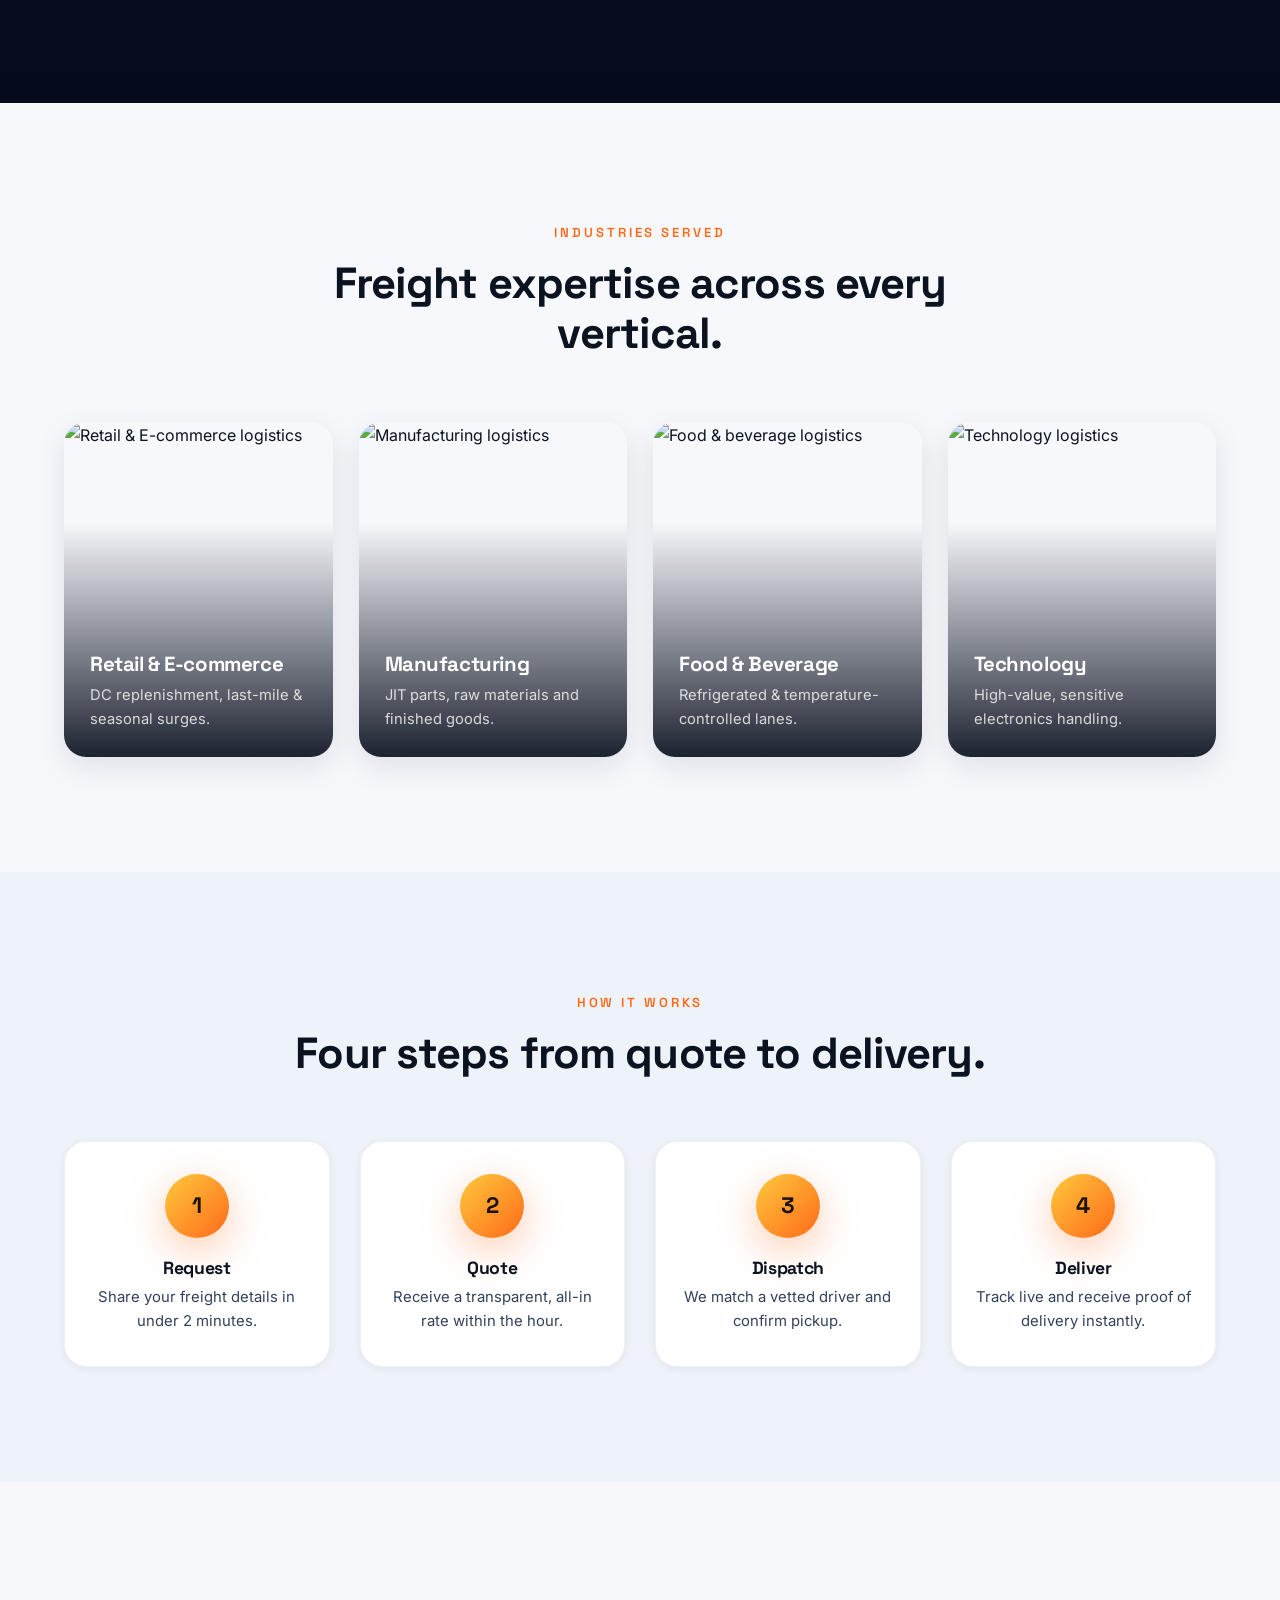
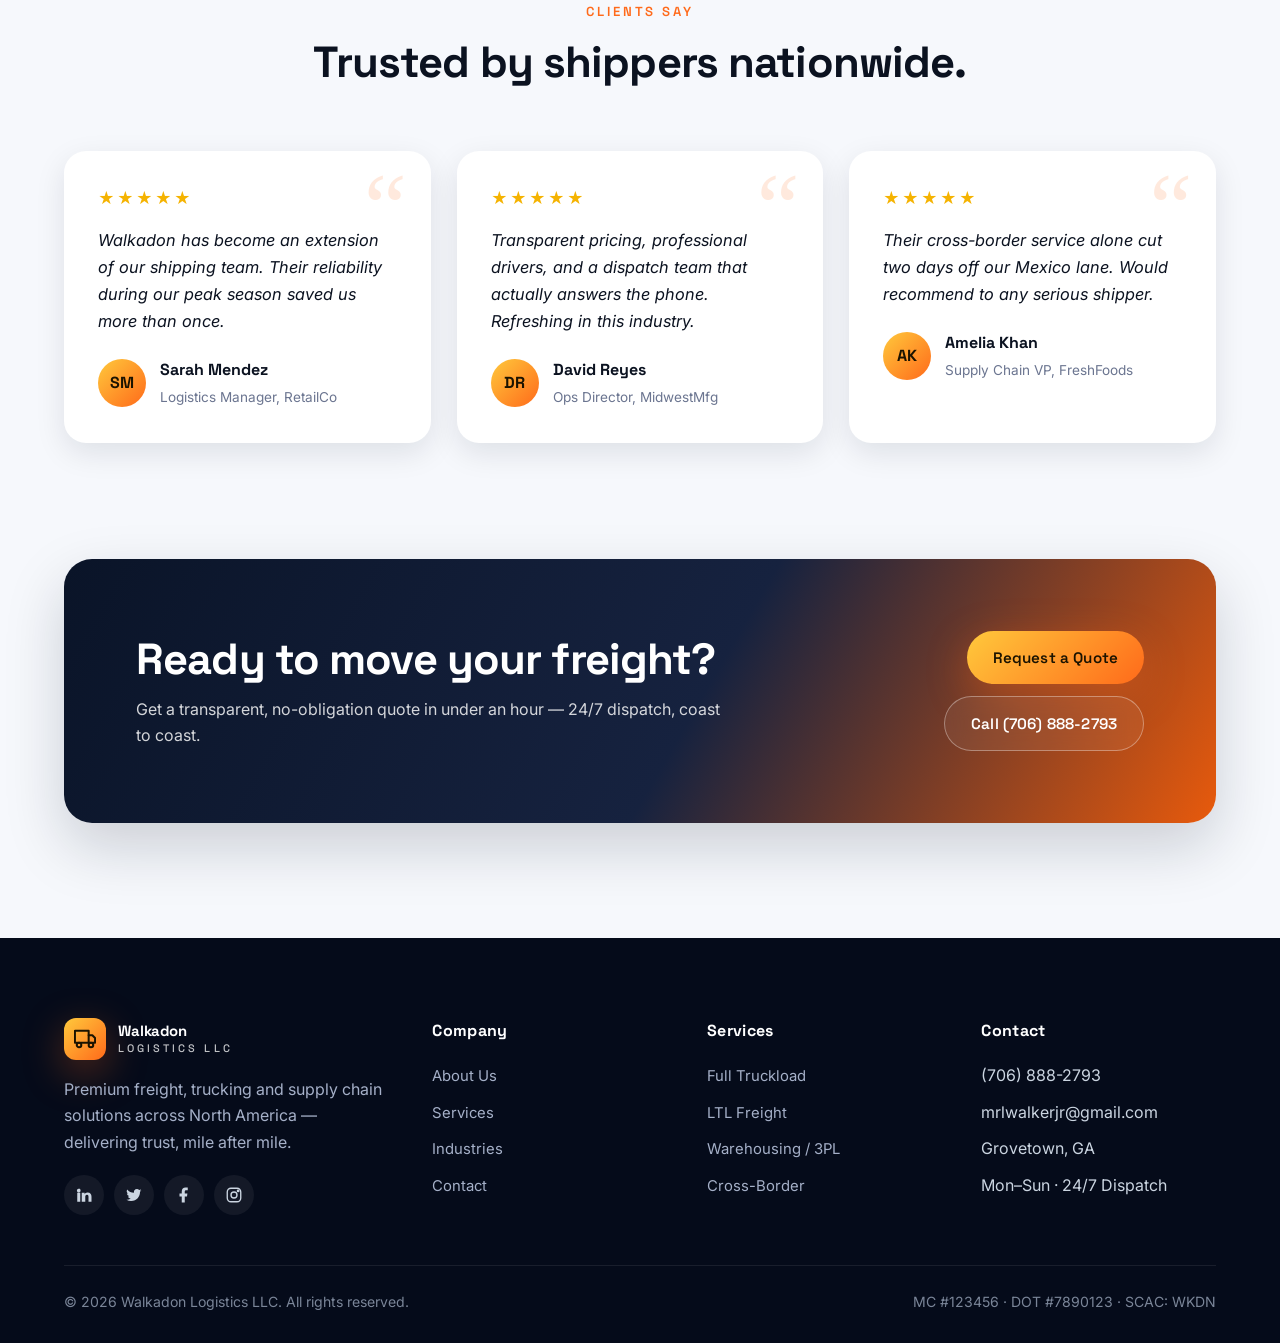
==== commit b7ac7ef7: "Update index.html" ====
--- a/index.html
+++ b/index.html
@@ -328,8 +328,9 @@
 <a aria-label="Call us" class="fab fab--call" href="tel:17068882793">
 <svg fill="none" height="22" stroke="currentColor" stroke-linecap="round" stroke-linejoin="round" stroke-width="2" viewbox="0 0 24 24" width="22"><path d="M22 16.9v3a2 2 0 0 1-2.2 2 19.8 19.8 0 0 1-8.6-3.1 19.5 19.5 0 0 1-6-6A19.8 19.8 0 0 1 2.1 4.2 2 2 0 0 1 4.1 2h3a2 2 0 0 1 2 1.7c.1.9.3 1.8.6 2.6a2 2 0 0 1-.4 2.1L8 9.6a16 16 0 0 0 6 6l1.2-1.2a2 2 0 0 1 2.1-.4c.8.3 1.7.5 2.6.6a2 2 0 0 1 1.7 2z"></path></svg>
 </a>
-</div>
-          <br/><br/><br/>
+          <br/><br/>
+</div>
+
 <script src="js/script.js"></script>
 <script src="js/animations.js"></script>
           <!--Start of Tawk.to Script-->
